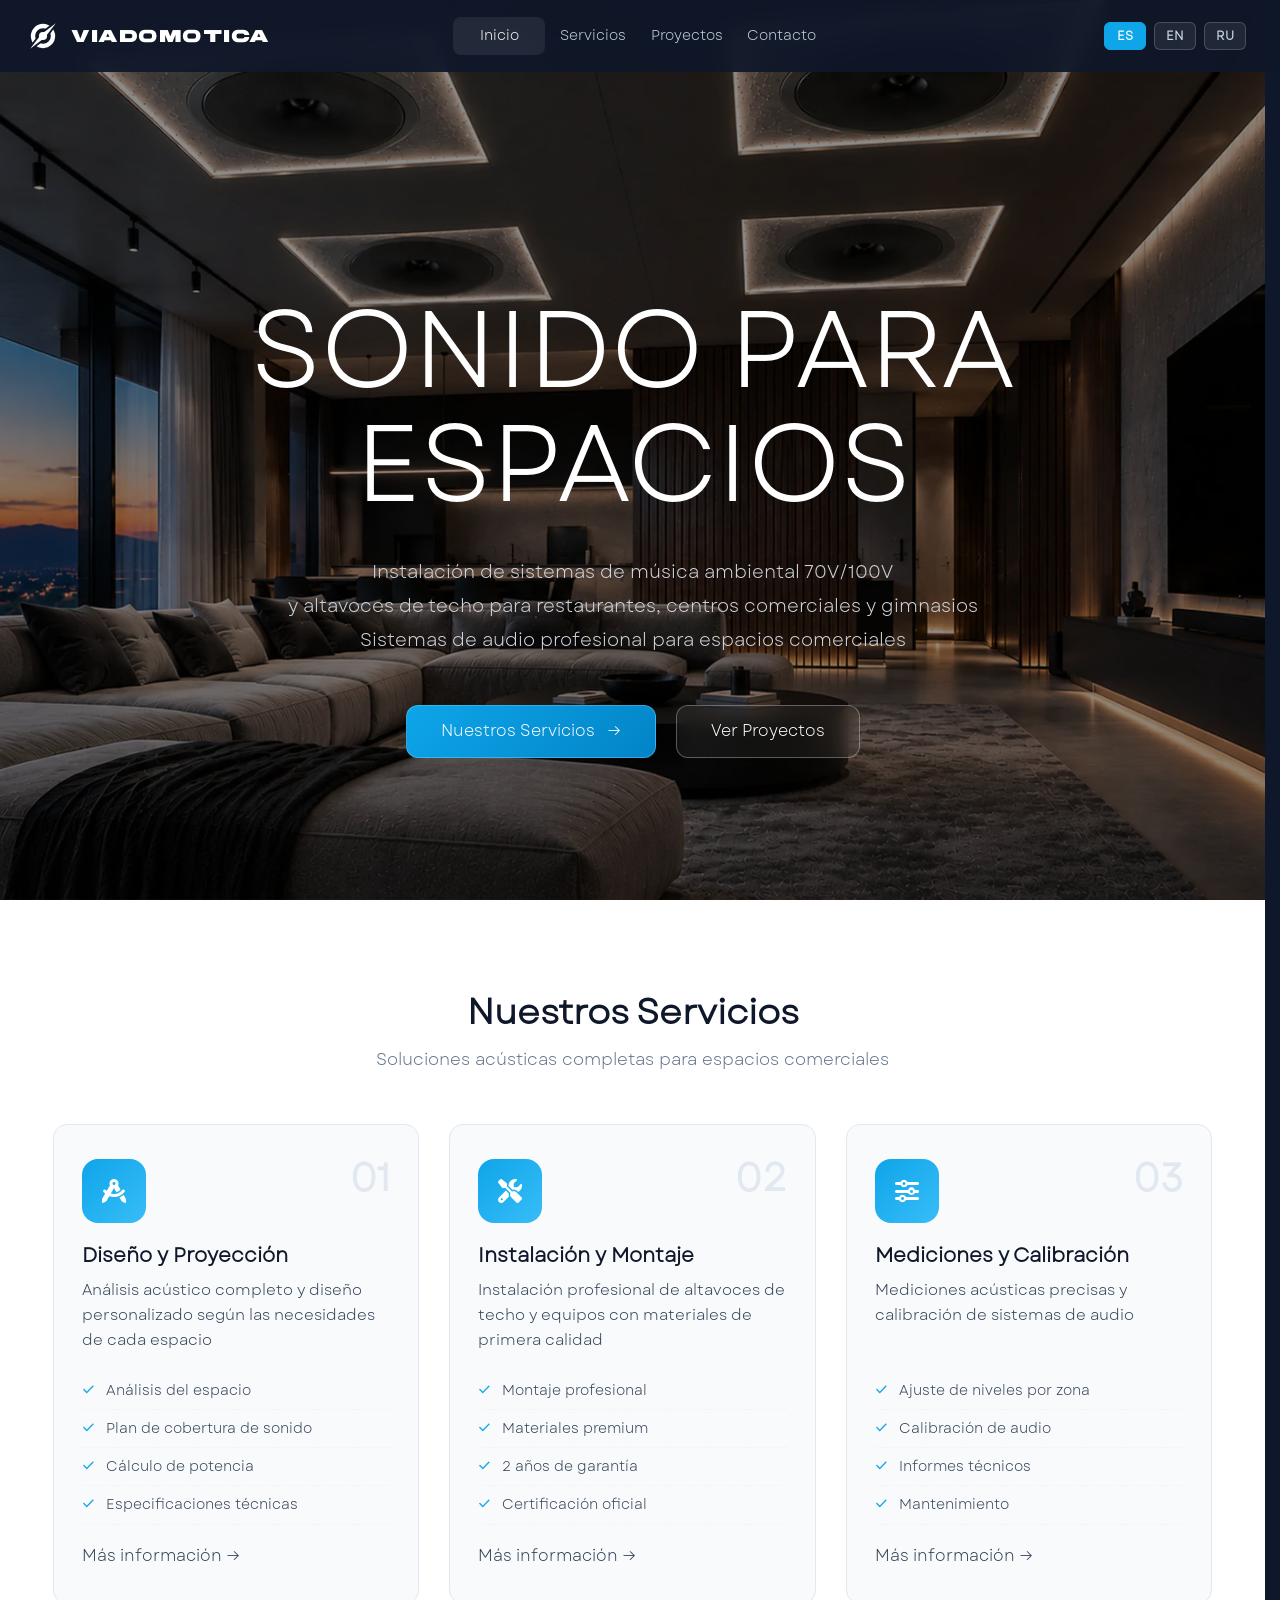
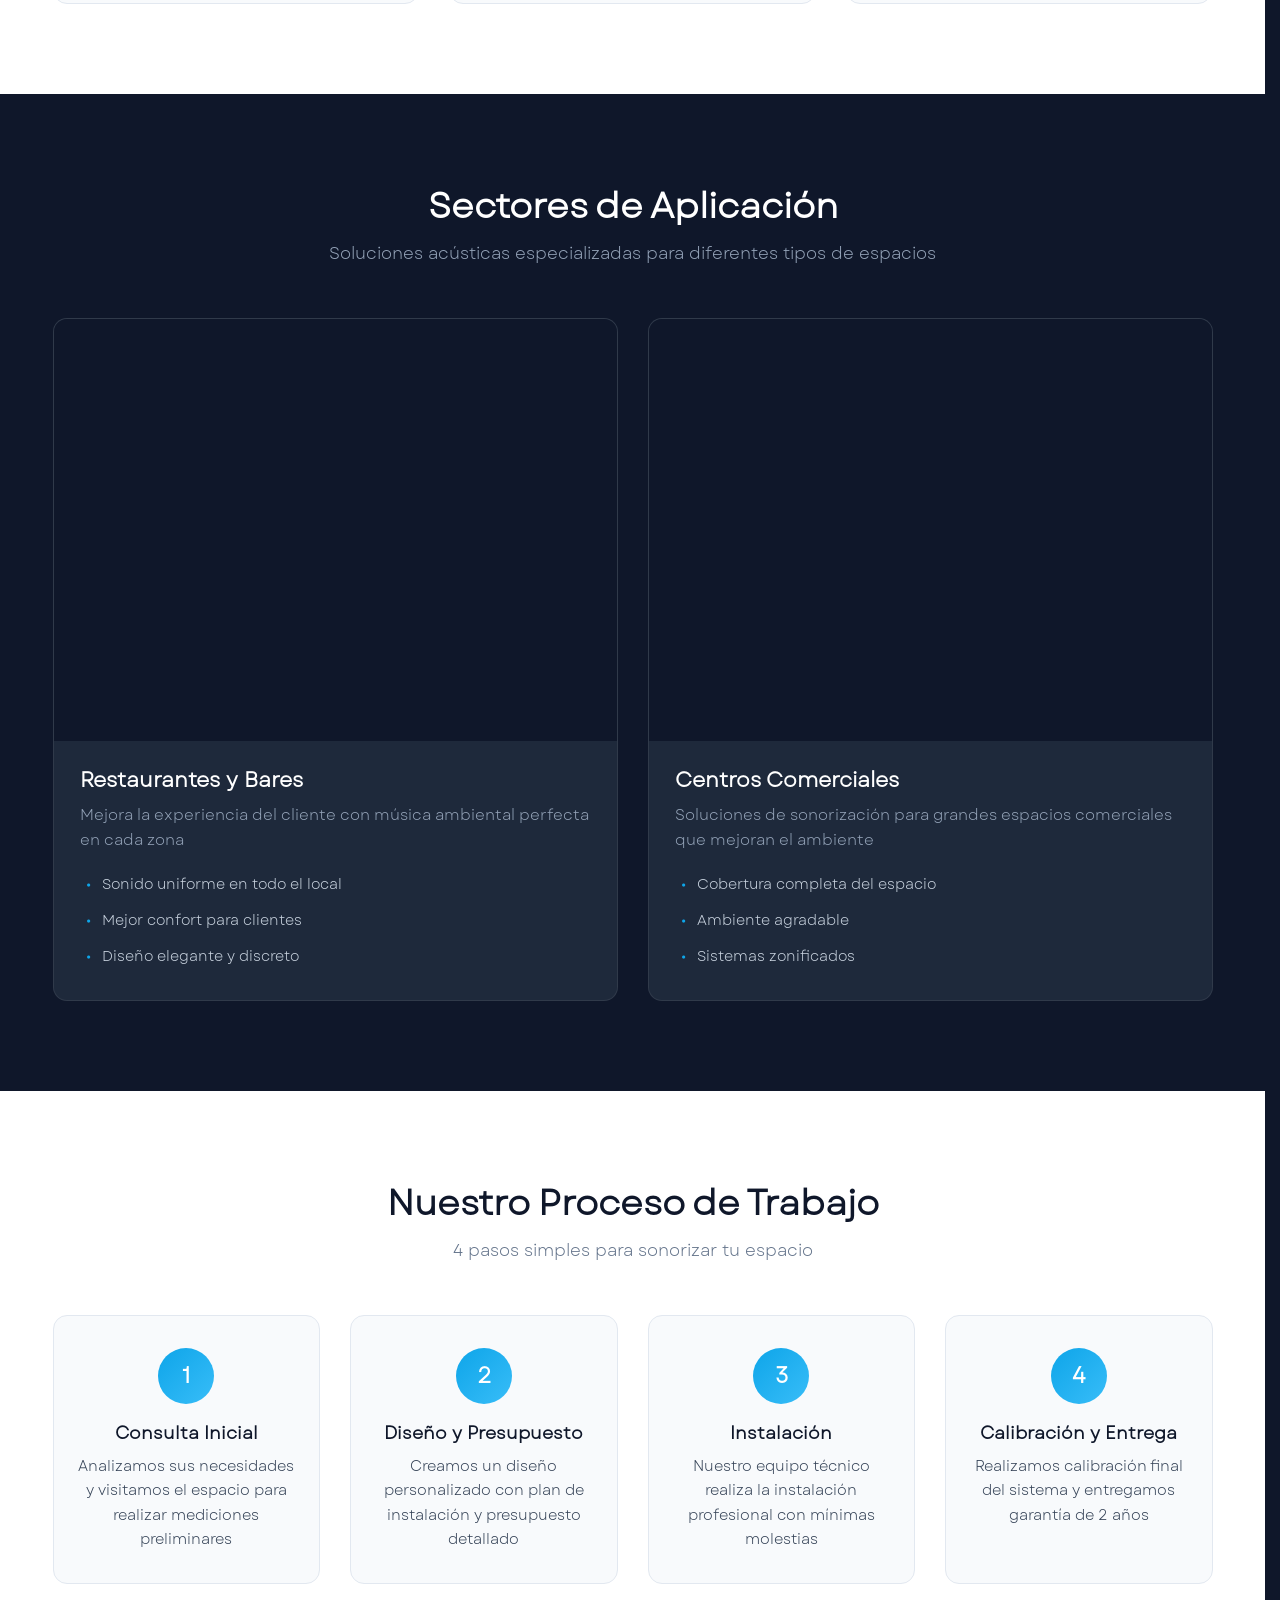
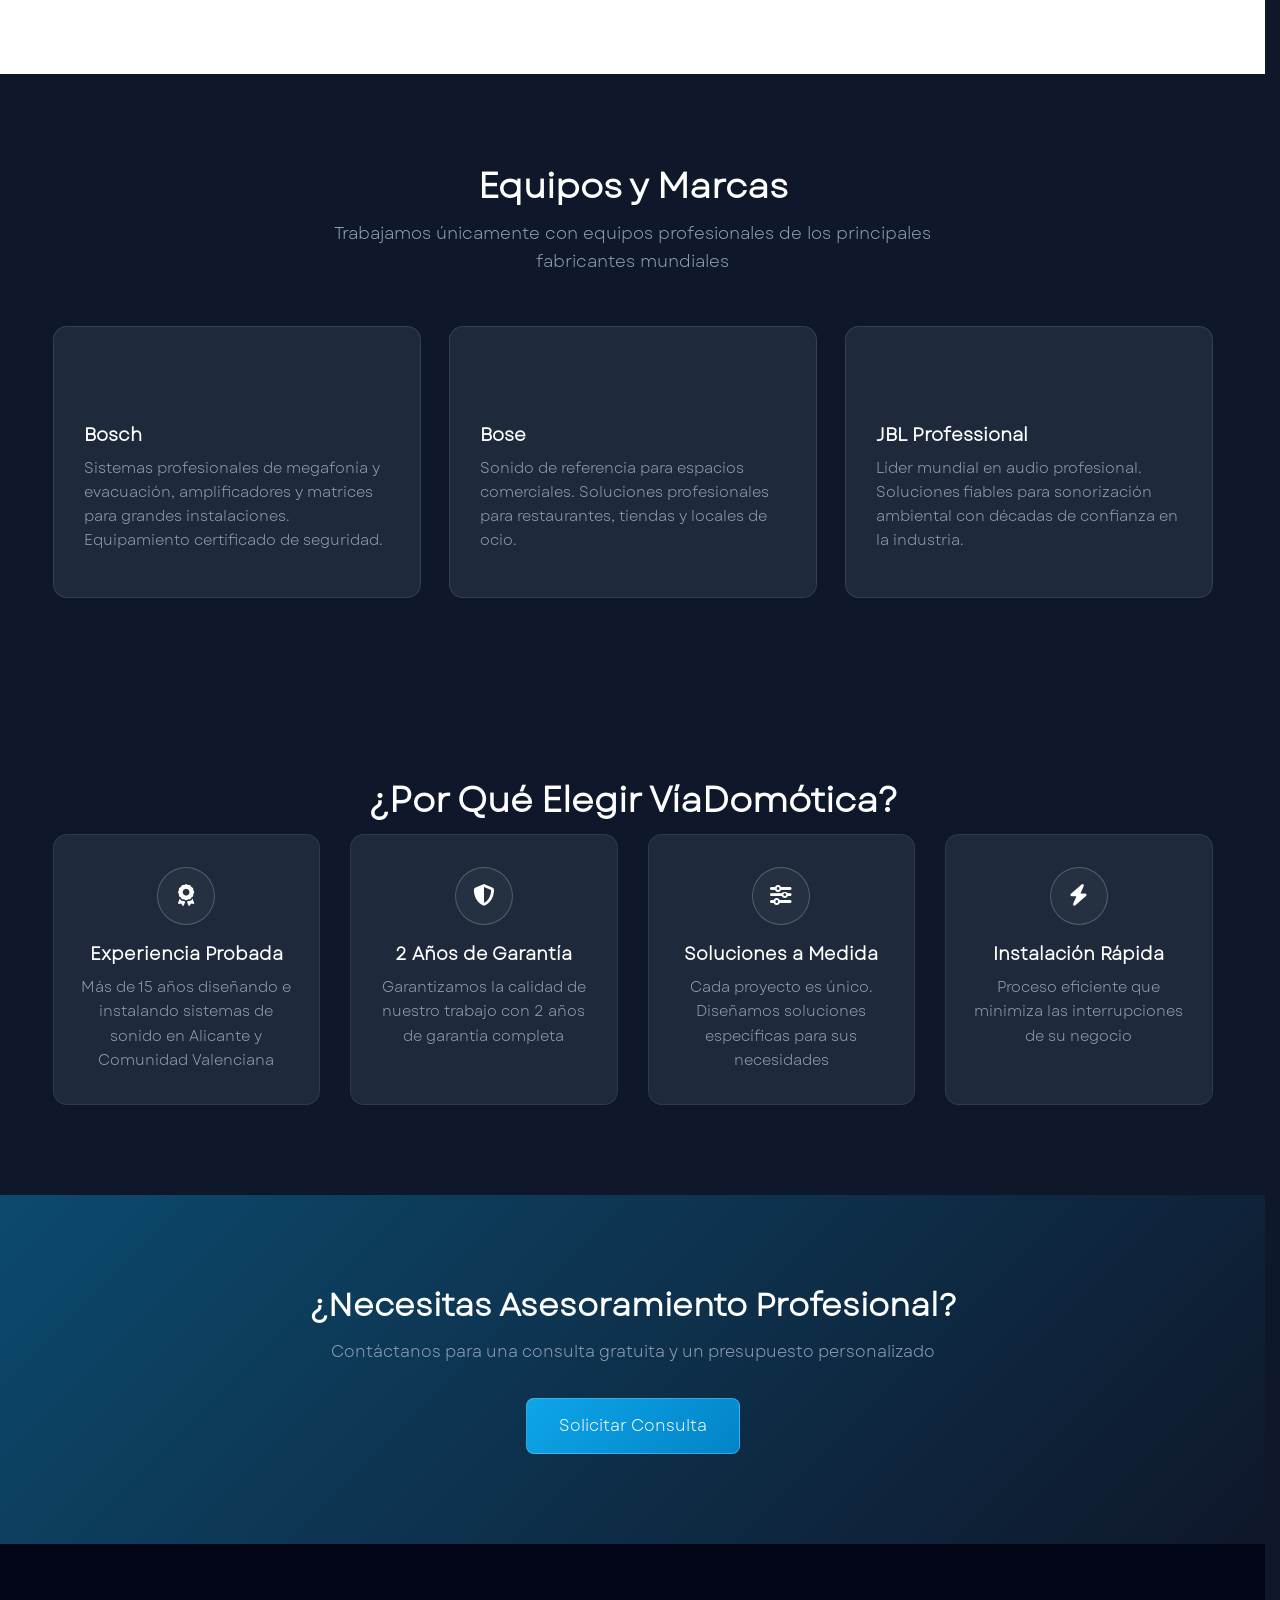
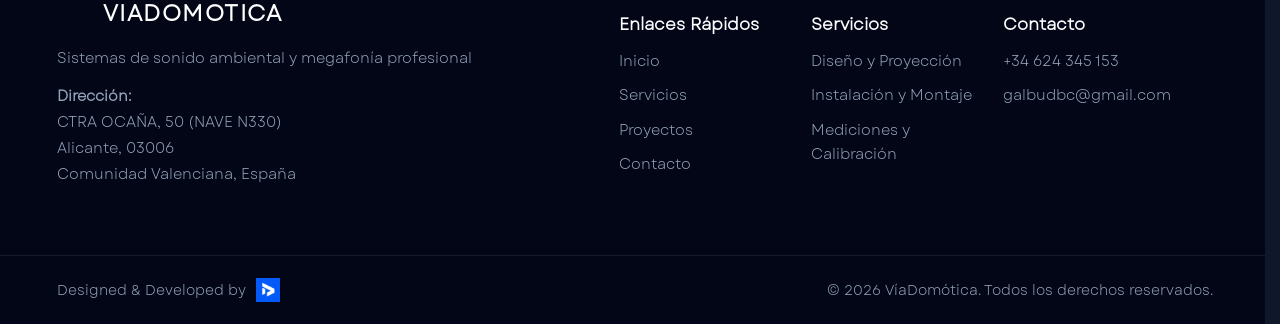
==== 2 viadomotica-seo-optimized/index.html @ a7503029 "Add files via upload" ====
<!DOCTYPE html>
<html lang="es" translate="no">
<head>
    <script async src="https://www.googletagmanager.com/gtag/js?id=AW-958824114"></script>
    <script>window.dataLayer=window.dataLayer||[];function gtag(){dataLayer.push(arguments);}gtag('js',new Date());gtag('config','AW-958824114');</script>
    <script>(function(w,d,s,l,i){w[l]=w[l]||[];w[l].push({'gtm.start':new Date().getTime(),event:'gtm.js'});var f=d.getElementsByTagName(s)[0],j=d.createElement(s),dl=l!='dataLayer'?'&l='+l:'';j.async=true;j.src='https://www.googletagmanager.com/gtm.js?id='+i+dl;f.parentNode.insertBefore(j,f);})(window,document,'script','dataLayer','GTM-WP583ZBG');</script>
    <meta charset="UTF-8">
    <meta name="viewport" content="width=device-width, initial-scale=1.0">
    <meta name="google" content="notranslate">
    <link rel="icon" href="favicon-black.svg" type="image/svg+xml">
    <link rel="shortcut icon" href="favicon-black.svg" type="image/svg+xml">
    <title>Instalación Sonido Ambiental Alicante | Sistemas Audio 70V/100V | VíaDomótica</title>
    <style>
        html {
            width: 100%;
            overflow-y: scroll;
            scrollbar-gutter: stable;
            background: #0f172a;
        }

        body {
            width: 100%;
            margin: 0;
            background: #0f172a;
        }
    </style>

    <meta name="description" content="Instalación de sistemas de sonido ambiental y megafonía en Alicante. Equipos 70V/100V para restaurantes, centros comerciales y gimnasios. Altavoces techo empotrables. ☎ +34 624 345 153">
    <meta name="author" content="VíaDomótica">
    <meta name="robots" content="index, follow">
    <link rel="dns-prefetch" href="//www.googletagmanager.com">
    <link rel="canonical" href="https://viadomotica.com/">
    <link rel="preload" as="image" href="images/hero-install.webp">
    <link rel="preconnect" href="https://cdnjs.cloudflare.com" crossorigin>
    <link rel="stylesheet" href="https://cdnjs.cloudflare.com/ajax/libs/font-awesome/6.4.0/css/all.min.css">
    <link rel="preload" href="fonts/Garet-Book.otf" as="font" type="font/otf" crossorigin>
    <link rel="preload" href="fonts/brigendsexpanded-nrek1.otf" as="font" type="font/otf" crossorigin>
    <link rel="stylesheet" href="css/fonts.css">
    <link rel="stylesheet" href="css/style.css">
    
</head>
<body>
    <nav class="navbar" id="navbar">
        <div class="container nav-container">
            <a href="index.html" class="logo">
                <img src="logo.svg" alt="VíaDomótica" class="logo-img" decoding="async" fetchpriority="high" width="512" height="512">
                <span class="logo-text">VIADOMOTICA</span>
            </a>
            <button class="menu-toggle" id="menuToggle" aria-label="Toggle menu"><span></span><span></span><span></span></button>
            <ul class="nav-menu" id="navMenu">
                <li><a href="index.html" data-translate="nav.home">Inicio</a></li>
                <li><a href="servicios.html" data-translate="nav.services">Servicios</a></li>
                <li><a href="proyectos.html" data-translate="nav.projects">Proyectos</a></li>
<li><a href="contacto.html" data-translate="nav.contact">Contacto</a></li>
                <li class="mobile-lang-flags">
                    <button class="flag-btn" data-lang="es">ES</button>
                    <button class="flag-btn" data-lang="en">EN</button>
                    <button class="flag-btn" data-lang="ru">RU</button>
                </li>
            </ul>
            <div class="nav-icons">
                <div class="lang-flags">
                    <button class="flag-btn" data-lang="es">ES</button>
                    <button class="flag-btn" data-lang="en">EN</button>
                    <button class="flag-btn" data-lang="ru">RU</button>
                </div>
                <a href="https://www.instagram.com/viadomotica?igsh=NXd4enZpajdmamJh" target="_blank" rel="noopener noreferrer" aria-label="Instagram"><i class="fab fa-instagram"></i></a>
                <a href="https://www.facebook.com/viadomotica" target="_blank" rel="noopener noreferrer" aria-label="Facebook"><i class="fab fa-facebook"></i></a>
                <a href="https://www.youtube.com/@viadomotica" target="_blank" rel="noopener noreferrer" aria-label="YouTube"><i class="fab fa-youtube"></i></a>
            </div>
        </div>
    </nav>

    <main id="pageContent">
<section class="hero" id="inicio">
        <div class="hero-overlay"></div>
        <div class="container hero-content">
            <h1 class="hero-heading" data-translate="hero.heading">SONIDO PARA ESPACIOS</h1>
            <p class="hero-sub">
                <span data-translate="hero.titleMain">Instalación de sistemas de música ambiental 70V/100V</span><br>
                <span data-translate="hero.titleSub">y altavoces de techo para restaurantes, centros comerciales y gimnasios</span><br>
                <span data-translate="hero.subtitle">Sistemas de audio profesional para espacios comerciales</span>
            </p>
            <div class="hero-buttons">
                <a href="servicios.html" class="hero-btn hero-btn-primary"><span data-translate="services.title">Nuestros Servicios</span> <span class="hero-btn-arrow">→</span></a>
                <a href="proyectos.html" class="hero-btn hero-btn-ghost" data-translate="hero.cta2">Ver Proyectos</a>
            </div>
        </div>
    </section>

    <section class="services section" id="servicios">
        <div class="container">
            <h2 class="section-title" data-translate="services.title">Nuestros Servicios</h2>
            <p class="section-subtitle" data-translate="services.subtitle">Soluciones acústicas completas para espacios comerciales</p>
            <div class="services-grid">
                <div class="service-card fade-in">
                    <div class="service-icon-wrap"><div class="service-icon-circle"><i class="fas fa-drafting-compass"></i></div><div class="service-icon-number">01</div></div>
                    <h3 data-translate="services.service1.title">Diseño y Proyección</h3>
                    <p data-translate="services.service1.desc">Análisis acústico completo y diseño personalizado según las necesidades de cada espacio</p>
                    <ul class="service-list">
                        <li data-translate="services.service1.item1">Análisis del espacio</li>
                        <li data-translate="services.service1.item2">Plan de cobertura de sonido</li>
                        <li data-translate="services.service1.item3">Cálculo de potencia</li>
                        <li data-translate="services.service1.item4">Especificaciones técnicas</li>
                    </ul>
                    <a href="servicios.html" class="service-link" data-translate="services.learnMore">Más información →</a>
                    <div class="service-card-glow"></div>
                </div>
                <div class="service-card fade-in">
                    <div class="service-icon-wrap"><div class="service-icon-circle"><i class="fas fa-tools"></i></div><div class="service-icon-number">02</div></div>
                    <h3 data-translate="services.service2.title">Instalación y Montaje</h3>
                    <p data-translate="services.service2.desc">Instalación profesional de altavoces de techo y equipos con materiales de primera calidad</p>
                    <ul class="service-list">
                        <li data-translate="services.service2.item1">Montaje profesional</li>
                        <li data-translate="services.service2.item2">Materiales premium</li>
                        <li data-translate="services.service2.item3">2 años de garantía</li>
                        <li data-translate="services.service2.item4">Certificación oficial</li>
                    </ul>
                    <a href="servicios.html" class="service-link" data-translate="services.learnMore">Más información →</a>
                    <div class="service-card-glow"></div>
                </div>
                <div class="service-card fade-in">
                    <div class="service-icon-wrap"><div class="service-icon-circle"><i class="fas fa-sliders-h"></i></div><div class="service-icon-number">03</div></div>
                    <h3 data-translate="services.service3.title">Mediciones y Calibración</h3>
                    <p data-translate="services.service3.desc">Mediciones acústicas precisas y calibración de sistemas de audio</p>
                    <ul class="service-list">
                        <li data-translate="services.service3.item1">Ajuste de niveles por zona</li>
                        <li data-translate="services.service3.item2">Calibración de audio</li>
                        <li data-translate="services.service3.item3">Informes técnicos</li>
                        <li data-translate="services.service3.item4">Mantenimiento</li>
                    </ul>
                    <a href="servicios.html" class="service-link" data-translate="services.learnMore">Más información →</a>
                    <div class="service-card-glow"></div>
                </div>
            </div>
        </div>
    </section>

    <section class="sectors section section-dark">
        <div class="container">
            <h2 class="section-title" data-translate="sectors.title">Sectores de Aplicación</h2>
            <p class="section-subtitle" data-translate="sectors.subtitle">Soluciones acústicas especializadas para diferentes tipos de espacios</p>
            <div class="sectors-grid">
                <div class="sector-card fade-in">
                    <div class="sector-ph sector-ph-image">
                        <img src="images/Sector-poster.webp" alt="Restaurant background music system" class="sector-image" loading="lazy" decoding="async" fetchpriority="low" width="1448" height="1086">
                    </div>
                    <div class="sector-content">
                        <h3 data-translate="sectors.sector1.title">Restaurantes y Bares</h3>
                        <p data-translate="sectors.sector1.desc">Mejora la experiencia del cliente con música ambiental perfecta en cada zona</p>
                        <ul class="sector-benefits">
                            <li data-translate="sectors.sector1.item1">Sonido uniforme en todo el local</li>
                            <li data-translate="sectors.sector1.item2">Mejor confort para clientes</li>
                            <li data-translate="sectors.sector1.item3">Diseño elegante y discreto</li>
                        </ul>
                    </div>
                </div>
                <div class="sector-card fade-in">
                    <div class="sector-ph sector-ph-image">
                        <img src="images/Sector-poster2.webp" alt="Shopping centre background music system" class="sector-image" loading="lazy" decoding="async" fetchpriority="low" width="1448" height="1086">
                    </div>
                    <div class="sector-content">
                        <h3 data-translate="sectors.sector2.title">Centros Comerciales</h3>
                        <p data-translate="sectors.sector2.desc">Soluciones de sonorización para grandes espacios comerciales que mejoran el ambiente</p>
                        <ul class="sector-benefits">
                            <li data-translate="sectors.sector2.item1">Cobertura completa del espacio</li>
                            <li data-translate="sectors.sector2.item2">Ambiente agradable</li>
                            <li data-translate="sectors.sector2.item3">Sistemas zonificados</li>
                        </ul>
                    </div>
                </div>
            </div>
        </div>
    </section>

    <section class="process section">
        <div class="container">
            <h2 class="section-title" data-translate="process.title">Nuestro Proceso de Trabajo</h2>
            <p class="section-subtitle" data-translate="process.subtitle">4 pasos simples para sonorizar tu espacio</p>
            <div class="process-steps">
                <div class="process-step fade-in"><div class="step-number">1</div><h3 data-translate="process.step1.title">Consulta Inicial</h3><p data-translate="process.step1.desc">Analizamos sus necesidades y visitamos el espacio para realizar mediciones preliminares</p></div>
                <div class="process-step fade-in"><div class="step-number">2</div><h3 data-translate="process.step2.title">Diseño y Presupuesto</h3><p data-translate="process.step2.desc">Creamos un diseño personalizado con plan de instalación y presupuesto detallado</p></div>
                <div class="process-step fade-in"><div class="step-number">3</div><h3 data-translate="process.step3.title">Instalación</h3><p data-translate="process.step3.desc">Nuestro equipo técnico realiza la instalación profesional con mínimas molestias</p></div>
                <div class="process-step fade-in"><div class="step-number">4</div><h3 data-translate="process.step4.title">Calibración y Entrega</h3><p data-translate="process.step4.desc">Realizamos calibración final del sistema y entregamos garantía de 2 años</p></div>
            </div>
        </div>
    </section>

    <section class="equipment-brands section section-dark" id="equipment">
        <div class="container">
            <h2 class="section-title" data-translate="brands.title">Equipos y Marcas</h2>
            <p class="section-subtitle" data-translate="brands.subtitle">Trabajamos únicamente con equipos profesionales de los principales fabricantes mundiales</p>
<div class="other-brands-grid fade-in">
                <div class="other-brand-card">
                    <div class="other-brand-logo-wrap"><img src="images/bosch-logo.png" alt="Bosch" class="other-brand-logo other-brand-logo-rounded" loading="lazy" decoding="async" fetchpriority="low" width="746" height="199"></div>
                    <h4>Bosch</h4>
                    <p data-translate="brands.boschDesc">Sistemas profesionales de megafonía y evacuación, amplificadores y matrices para grandes instalaciones. Equipamiento certificado de seguridad.</p>
                </div>
                <div class="other-brand-card">
                    <div class="other-brand-logo-wrap"><img src="images/bose-logo.png" alt="Bose" class="other-brand-logo other-brand-logo-bose" loading="lazy" decoding="async" fetchpriority="low" width="3840" height="826"></div>
                    <h4>Bose</h4>
                    <p data-translate="brands.boseDesc">Sonido de referencia para espacios comerciales. Soluciones profesionales para restaurantes, tiendas y locales de ocio.</p>
                </div>
                <div class="other-brand-card">
                    <div class="other-brand-logo-wrap"><img src="images/jbl-logo.png" alt="JBL Professional" class="other-brand-logo other-brand-logo-rounded" loading="lazy" decoding="async" fetchpriority="low" width="735" height="468"></div>
                    <h4>JBL Professional</h4>
                    <p data-translate="brands.jblDesc">Líder mundial en audio profesional. Soluciones fiables para sonorización ambiental con décadas de confianza en la industria.</p>
                </div>
            </div>
        </div>
    </section>

    <section class="why-us section section-dark">
        <div class="container">
            <h2 class="section-title" data-translate="whyUs.title">¿Por Qué Elegir VíaDomótica?</h2>
            <div class="why-us-grid">
                <div class="why-card fade-in"><div class="why-icon"><i class="fas fa-award" aria-hidden="true"></i></div><h3 data-translate="whyUs.reason1.title">Experiencia Probada</h3><p data-translate="whyUs.reason1.desc">Más de 15 años diseñando e instalando sistemas de sonido en Alicante y Comunidad Valenciana</p></div>
                <div class="why-card fade-in"><div class="why-icon"><i class="fas fa-shield-halved" aria-hidden="true"></i></div><h3 data-translate="whyUs.reason2.title">2 Años de Garantía</h3><p data-translate="whyUs.reason2.desc">Garantizamos la calidad de nuestro trabajo con 2 años de garantía completa</p></div>
                <div class="why-card fade-in"><div class="why-icon"><i class="fas fa-sliders" aria-hidden="true"></i></div><h3 data-translate="whyUs.reason3.title">Soluciones a Medida</h3><p data-translate="whyUs.reason3.desc">Cada proyecto es único. Diseñamos soluciones específicas para sus necesidades</p></div>
                <div class="why-card fade-in"><div class="why-icon"><i class="fas fa-bolt" aria-hidden="true"></i></div><h3 data-translate="whyUs.reason4.title">Instalación Rápida</h3><p data-translate="whyUs.reason4.desc">Proceso eficiente que minimiza las interrupciones de su negocio</p></div>
            </div>
        </div>
    </section>

    <section class="cta section section-dark">
        <div class="container">
            <h2 data-translate="cta.title">¿Necesitas Asesoramiento Profesional?</h2>
            <p data-translate="cta.subtitle">Contáctanos para una consulta gratuita y un presupuesto personalizado</p>
            <div class="cta-buttons">
                <a href="contacto.html" class="btn btn-primary" data-translate="cta.button1">Solicitar Consulta</a>
            </div>
        </div>
    </section>
    </main>

    <footer class="footer">
        <div class="container footer-content">
            <div class="footer-section">
                <h3 class="footer-logo"><img src="logo.svg" alt="VíaDomótica" class="footer-logo-img" loading="lazy" decoding="async" fetchpriority="low" width="512" height="512"><span>VIADOMOTICA</span></h3>
                <p data-translate="footer.tagline">Sistemas de sonido ambiental y megafonía profesional</p>
                <p class="footer-address"><strong data-translate="footer.address">Dirección:</strong><br>CTRA OCAÑA, 50 (NAVE N330)<br>Alicante, 03006<br>Comunidad Valenciana, España</p>
            </div>
            <div class="footer-section">
                <h4 data-translate="footer.quickLinks">Enlaces Rápidos</h4>
                <ul class="footer-links">
                    <li><a href="index.html" data-translate="nav.home">Inicio</a></li>
                    <li><a href="servicios.html" data-translate="nav.services">Servicios</a></li>
                    <li><a href="proyectos.html" data-translate="nav.projects">Proyectos</a></li>
<li><a href="contacto.html" data-translate="nav.contact">Contacto</a></li>
                </ul>
            </div>
            <div class="footer-section">
                <h4 data-translate="footer.services">Servicios</h4>
                <ul class="footer-links">
                    <li data-translate="services.service1.title">Diseño y Proyección</li>
                    <li data-translate="services.service2.title">Instalación y Montaje</li>
                    <li data-translate="services.service3.title">Mediciones y Calibración</li>
                </ul>
            </div>
            <div class="footer-section">
                <h4 data-translate="footer.contact">Contacto</h4>
                <ul class="footer-contact">
                    <li><a href="tel:+34624345153">+34 624 345 153</a></li>
                    <li><a href="mailto:galbudbc@gmail.com">galbudbc@gmail.com</a></li>
                    
                </ul>
            </div>
        </div>
        <div class="footer-bottom">
            <div class="container footer-bottom-inner">
                <p class="footer-credit">
                    <span>Designed &amp; Developed by</span>
                    <a class="dystra-credit-link" href="https://dystradesign.com" target="_blank" rel="noopener noreferrer" aria-label="DYSTRA Design">
                        <img src="images/dystra-logo.png" alt="DYSTRA Design" class="dystra-credit-logo">
                    </a>
                </p>
                <p class="footer-copyright">&copy; 2026 VíaDomótica. <span data-translate="footer.copyright">Todos los derechos reservados.</span></p>
            </div>
        </div>
    </footer>

    <button id="backToTop" class="back-to-top" aria-label="Back to top">↑</button>
    <script src="js/translations.js" defer></script>
    <script src="js/pages.js" defer></script>
    <script src="js/main.js" defer></script>
</body>
</html>
---- 2 viadomotica-seo-optimized/css/fonts.css ----
/* ============================================================
   VíaDomótica — fonts.css
   Локальные шрифты из папки fonts/
   Brigens Expanded — ТОЛЬКО логотип
   Garet Book — весь текст
   Garet Heavy — крупные заголовки
   ============================================================ */

/* ===== Brigens Expanded — логотип ===== */
@font-face {
    font-family: 'Brigens Expanded';
    src: url('../fonts/brigendsexpanded-nrek1.otf') format('opentype');
    font-display: block;
}

/* ===== Garet Book — текст ===== */
@font-face {
    font-family: 'Garet';
    src: url('../fonts/Garet-Book.otf') format('opentype');
    font-weight: 400;
    font-style: normal;
    font-display: block;
}

/* ===== Garet Heavy — крупные заголовки ===== */
@font-face {
    font-family: 'Garet Heavy';
    src: url('../fonts/Garet-Heavy.otf') format('opentype');
    font-weight: 800;
    font-style: normal;
    font-display: block;
}

/* ---------- ЛОГОТИП (шапка) — Brigens ---------- */
.logo { display: flex; align-items: center; gap: 10px; }
.logo-img { height: 38px; width: auto; display: block; }
.logo-text {
    font-family: 'Brigens Expanded', Arial, sans-serif;
    font-size: 1.1rem; letter-spacing: 1.5px;
    text-transform: uppercase; white-space: nowrap;
}

/* ---------- ЛОГОТИП (футер) — Brigens ---------- */
.footer-logo {
    display: flex; align-items: center; gap: 10px;
    font-family: 'Brigens Expanded', Arial, sans-serif;
    letter-spacing: 1.5px; text-transform: uppercase;
}
.footer-logo-img { height: 36px; width: auto; }

/* ---------- Весь текст — Garet ---------- */
body, p, li, a, span, small, label, input, textarea, select, button, td, th,
.hero-sub, .hero-subtitle, .section-subtitle, .top-contact, .nav-menu a,
.service-card p, .service-list li, .sector-card p, .sector-benefits li,
.process-step p, .why-card p, .das-features li, .das-ideal,
.other-brand-list li, .brand-tag, .footer-links a, .footer-contact li, .footer-address {
    font-family: 'Garet', Arial, sans-serif;
}
---- 2 viadomotica-seo-optimized/css/style.css ----
/* ============================================================
   VíaDomótica — style.css (общий для всех страниц)
   ============================================================ */
:root {
    --primary: #0ea5e9;
    --primary-dark: #0284c7;
    --dark: #0f172a;
    --dark-2: #1e293b;
    --text: #334155;
    --text-light: #64748b;
    --white: #ffffff;
    --radius: 14px;
    --shadow: 0 6px 20px rgba(0,0,0,.08);
    --shadow-lg: 0 14px 34px rgba(0,0,0,.15);
}

* { margin: 0; padding: 0; box-sizing: border-box; }

/* Фикс рывка при загрузке */
html {
    scroll-behavior: smooth;
    scrollbar-gutter: stable;
    overflow-x: hidden;
}
body { font-family: 'Garet', Arial, sans-serif; color: var(--text); background: var(--white); line-height: 1.65; overflow-x: hidden; }

img { max-width: 100%; }
a { text-decoration: none; color: inherit; }
ul { list-style: none; }
h1, h2, h3, h4 { line-height: 1.25; }

.container { max-width: 1200px; margin: 0 auto; padding: 0 20px; }

.section { padding: 90px 0; }
.section-dark { background: var(--dark); color: #e2e8f0; }
.section-dark .section-title { color: #fff; }
.section-dark .section-subtitle { color: #94a3b8; }

.section-title { font-size: 2.2rem; text-align: center; color: var(--dark); margin-bottom: 12px; }
.section-subtitle { text-align: center; color: var(--text-light); max-width: 660px; margin: 0 auto 50px; font-size: 1.05rem; }

/* Кнопки — hover без движения */
.btn { display: inline-block; padding: 14px 32px; border-radius: 8px; font-size: 1rem; cursor: pointer; transition: background .25s, box-shadow .25s, border-color .25s; border: none; font-family: 'Garet', Arial, sans-serif; }
.btn-primary { background: var(--primary); color: #fff; }
.btn-primary:hover { background: var(--primary-dark); box-shadow: 0 8px 20px rgba(14,165,233,.35); }
.btn-secondary { background: transparent; color: #fff; border: 2px solid rgba(255,255,255,.55); }
.btn-secondary:hover { border-color: #fff; background: rgba(255,255,255,.1); }

.fade-in { opacity: 0; transform: translateY(30px); transition: opacity .7s ease, transform .7s ease; }
.fade-in.visible { opacity: 1; transform: translateY(0); }

/* Навигация */
.navbar { position: fixed; top: 0; left: 0; right: 0; z-index: 1000; background: rgba(15,23,42,.92); backdrop-filter: blur(10px); transition: background .3s, box-shadow .3s; }
.navbar.scrolled { background: var(--dark); box-shadow: 0 4px 20px rgba(0,0,0,.35); }
.nav-container { display: flex; align-items: center; justify-content: space-between; height: 72px; }
.logo { display: flex; align-items: center; gap: 10px; }
.logo-img { height: 38px; width: auto; display: block; }
.logo-text { font-family: 'Brigens Expanded', Arial, sans-serif; color: #fff; font-size: 1.1rem; letter-spacing: 1.5px; text-transform: uppercase; white-space: nowrap; }
.nav-menu { display: flex; align-items: center; gap: 2px; }
.nav-menu a { color: #cbd5e1; padding: 10px 10px; border-radius: 8px; font-size: .88rem; transition: .2s; white-space: nowrap; }
.nav-menu a:hover, .nav-menu a.active { color: #fff; background: rgba(255,255,255,.08); }
.mobile-lang-flags { display: none; }
.nav-icons { display: flex; gap: 12px; align-items: center; flex-shrink: 0; }
.nav-icons a { color: #94a3b8; font-size: 1.15rem; transition: .2s; }
.nav-icons a:hover { color: var(--primary); }
.lang-flags { display: flex; gap: 8px; align-items: center; margin-right: 10px; }
.flag-btn { background: rgba(255,255,255,.08); border: 1px solid rgba(255,255,255,.18); color: #cbd5e1; font-size: .78rem; font-weight: 600; padding: 4px 10px; border-radius: 6px; cursor: pointer; transition: .2s; font-family: 'Garet', Arial, sans-serif; }
.flag-btn:hover { color: #fff; border-color: var(--primary); }
.flag-btn.active { background: var(--primary); border-color: var(--primary); color: #fff; }
.menu-toggle { display: none; flex-direction: column; gap: 5px; background: none; border: none; cursor: pointer; padding: 8px; }
.menu-toggle span { width: 26px; height: 3px; background: #fff; border-radius: 2px; transition: .3s; }
.menu-toggle.open span:nth-child(1) { transform: translateY(8px) rotate(45deg); }
.menu-toggle.open span:nth-child(2) { opacity: 0; }
.menu-toggle.open span:nth-child(3) { transform: translateY(-8px) rotate(-45deg); }

/* Hero */
.hero { position: relative; min-height: 100vh; display: flex; align-items: center; padding: 140px 0 100px; background: #1f2937 url('../images/hero-install.webp') center / cover no-repeat; }
.hero-overlay { position: absolute; inset: 0; background: rgba(0,0,0,.45); }
.hero-content { position: relative; z-index: 2; text-align: center; }
.hero-heading { font-family: 'Garet', Arial, sans-serif; color: #fff; font-size: 6.8rem; font-weight: 400; letter-spacing: normal; text-transform: uppercase; line-height: 1.05; margin-bottom: 34px; }
.hero-sub { color: #d1d5db; font-size: 1.15rem; line-height: 1.85; margin-bottom: 48px; }
.hero-buttons { display: flex; gap: 20px; flex-wrap: wrap; justify-content: center; }

/* Подстраницы: hero */
.page-hero { background: #1f2937 url('../images/hero-install.webp') center / cover no-repeat; position: relative; padding: 190px 0 80px; }
.page-hero-overlay { position: absolute; inset: 0; background: rgba(0,0,0,.5); z-index: 1; }
.page-hero-content { position: relative; z-index: 2; text-align: center; }
.page-hero h1 { font-family: 'Garet', Arial, sans-serif; color: #fff; font-size: 3rem; font-weight: 400; text-transform: uppercase; margin-bottom: 14px; }
.page-hero p { color: #d1d5db; font-size: 1.15rem; }
.page-hero-image { position: absolute; inset: 0; width: 100%; height: 100%; object-fit: cover; object-position: center center; z-index: 0; }
.services-hero {
    background: #0f172a;
    min-height: 620px;
    display: flex;
    align-items: center;
    overflow: hidden;
}
.services-hero h1 { font-size: 6.8rem; line-height: 1.05; }

/* Услуги */
.services-grid { display: grid; grid-template-columns: repeat(auto-fit, minmax(300px, 1fr)); gap: 30px; }
.service-card { position: relative; background: #f8fafc; border: 1px solid #e2e8f0; border-radius: var(--radius); padding: 34px 28px; overflow: hidden; transition: .3s; }
.service-card:hover { transform: translateY(-8px); box-shadow: var(--shadow-lg); border-color: var(--primary); }
.service-icon-wrap { display: flex; justify-content: space-between; align-items: flex-start; margin-bottom: 20px; }
.service-icon-circle { width: 64px; height: 64px; border-radius: 16px; background: linear-gradient(135deg, var(--primary), #38bdf8); display: flex; align-items: center; justify-content: center; color: #fff; font-size: 1.5rem; }
.service-icon-number { font-size: 2.4rem; font-weight: 700; color: #e2e8f0; line-height: 1; }
.service-card h3 { color: var(--dark); margin-bottom: 10px; font-size: 1.25rem; }
.service-card p { margin-bottom: 16px; font-size: .95rem; }
.service-list { margin-bottom: 18px; }
.service-list li { padding: 7px 0 7px 24px; position: relative; font-size: .9rem; border-bottom: 1px dashed #f1f5f9; }
.service-list li::before { content: '✓'; position: absolute; left: 0; color: var(--primary); font-weight: 700; }
.service-card-glow { position: absolute; top: 0; left: 0; right: 0; height: 4px; background: linear-gradient(90deg, var(--primary), #38bdf8); opacity: 0; transition: .3s; }
.service-card:hover .service-card-glow { opacity: 1; }

/* Детальный блок услуги */
.services-content-section { padding-top: 52px; }
.service-detail { margin-top: 0; padding: 52px; border-radius: var(--radius); background: #f8fafc; border: 1px solid #e2e8f0; }
.service-detail-header { display: grid; grid-template-columns: 72px 1fr; gap: 28px; align-items: start; margin-bottom: 42px; }
.service-detail-kicker { font-size: 3.4rem; line-height: 1; font-weight: 700; color: #94a3b8; }
.service-detail h2 { color: var(--dark); font-size: 2.2rem; margin-bottom: 14px; }
.service-detail-header p { max-width: 900px; color: var(--text-light); font-size: 1.05rem; line-height: 1.8; }
.service-detail-process { padding-left: 100px; }
.service-detail-process h3 { color: var(--dark); font-size: 1.25rem; margin-bottom: 22px; }
.service-detail-list { display: grid; grid-template-columns: repeat(2, minmax(0, 1fr)); gap: 14px 28px; }
.service-detail-item { display: flex; gap: 14px; align-items: flex-start; padding: 16px 0; border-top: 1px solid #e2e8f0; }
.service-detail-number { flex: 0 0 auto; font-size: .82rem; font-weight: 800; color: #0284c7; padding-top: 4px; }
.service-detail-item p { margin: 0; font-size: .95rem; color: var(--text); line-height: 1.65; }
.service-detail-item strong { color: var(--dark); }
.services-poster-wrap { margin-top: 28px; width: 100%; overflow: hidden; border-radius: var(--radius); }
.services-poster { display: block; width: 100%; height: auto; }

.service-installation { margin-top: 28px; }
.service-warranty { margin-top: 28px; padding: 24px 26px; border-radius: 12px; background: var(--dark); color: #fff; }
.service-warranty h4 { margin: 0 0 6px; font-size: 1.15rem; color: #fff; }
.service-warranty p { margin: 0; color: #cbd5e1; font-size: .95rem; }

/* Секторы */
.sectors-grid { display: grid; grid-template-columns: repeat(auto-fit, minmax(340px, 1fr)); gap: 30px; }
.sector-card { background: var(--dark-2); border-radius: var(--radius); overflow: hidden; border: 1px solid rgba(255,255,255,.08); transition: .3s; }
.sector-card:hover { transform: none; box-shadow: var(--shadow-lg); }
.sector-content { padding: 26px; }
.sector-content h3 { color: #fff; margin-bottom: 10px; font-size: 1.3rem; }
.sector-content p { color: #94a3b8; margin-bottom: 14px; font-size: .95rem; }
.sector-benefits li { padding: 6px 0 6px 22px; position: relative; color: #cbd5e1; font-size: .9rem; }
.sector-benefits li::before { content: '•'; position: absolute; left: 6px; color: var(--primary); font-weight: 700; }
.sector-ph, .project-ph, .das-ph { display: flex; align-items: center; justify-content: center; font-size: 4rem; line-height: 1; background: linear-gradient(135deg, #1e293b 0%, #334155 100%); }
.sector-ph { height: 240px; }
.sector-ph-image { height: auto; aspect-ratio: 4 / 3; padding: 0; overflow: hidden; background: #0f172a; flex: none; }
.sector-image { width: 100%; height: 100%; object-fit: cover; object-position: center center; display: block; }
.project-ph { height: 210px; }
.das-ph { height: 320px; border-radius: 12px; }

/* Процесс */
.process-steps { display: grid; grid-template-columns: repeat(auto-fit, minmax(240px, 1fr)); gap: 30px; }
.process-step { text-align: center; padding: 32px 22px; background: #f8fafc; border: 1px solid #e2e8f0; border-radius: var(--radius); transition: .3s; }
.process-step:hover { transform: none; box-shadow: var(--shadow); }
.step-number { width: 56px; height: 56px; margin: 0 auto 18px; border-radius: 50%; background: linear-gradient(135deg, var(--primary), #38bdf8); color: #fff; display: flex; align-items: center; justify-content: center; font-size: 1.4rem; font-weight: 700; }
.process-step h3 { color: var(--dark); margin-bottom: 10px; font-size: 1.1rem; }
.process-step p { font-size: .92rem; }

/* Почему мы */
.why-us-grid { display: grid; grid-template-columns: repeat(auto-fit, minmax(240px, 1fr)); gap: 30px; }
.why-card { background: var(--dark-2); border: 1px solid rgba(255,255,255,.08); border-radius: var(--radius); padding: 32px 24px; text-align: center; transition: .3s; }
.why-card:hover { transform: none; border-color: var(--primary); }
.why-icon {
    width: 58px;
    height: 58px;
    margin: 0 auto 18px;
    border: 1px solid rgba(255,255,255,.22);
    border-radius: 50%;
    display: flex;
    align-items: center;
    justify-content: center;
    color: #fff;
    font-size: 1.35rem;
    background: rgba(255,255,255,.035);
}
.why-icon i { color: #fff; }
.why-card h3 { color: #fff; margin-bottom: 10px; font-size: 1.12rem; }
.why-card p { color: #94a3b8; font-size: .92rem; }

/* Проекты */
.projects-grid { display: grid; grid-template-columns: repeat(auto-fit, minmax(300px, 1fr)); gap: 28px; margin-top: 40px; }
.project-card { background: #ffffff; border: 1px solid #e2e8f0; border-radius: 14px; overflow: hidden; box-shadow: var(--shadow); transition: .3s; }
.project-card:hover { transform: translateY(-6px); box-shadow: var(--shadow-lg); }
.project-img { position: relative; }
.project-tag { position: absolute; top: 14px; left: 14px; background: var(--primary); color: #fff; padding: 5px 14px; border-radius: 20px; font-size: .78rem; z-index: 2; }
.project-body { padding: 20px 22px 24px; }
.project-body h3 { margin: 0 0 8px; font-size: 1.1rem; color: var(--dark); }
.project-body p { margin: 0 0 14px; color: var(--text-light); font-size: .93rem; }
.project-specs { list-style: none; margin: 0; padding: 0; font-size: .86rem; color: #334155; }
.project-specs li { padding: 6px 0; border-bottom: 1px dashed #e2e8f0; display: flex; gap: 8px; align-items: baseline; }
.project-specs li:last-child { border-bottom: none; }
.project-specs i { color: var(--primary); font-size: .8rem; }

/* Solar */
.solar-grid { display: grid; grid-template-columns: repeat(auto-fit, minmax(280px, 1fr)); gap: 28px; margin-top: 40px; }
.solar-card { background: #fff; border: 1px solid #e2e8f0; border-radius: 14px; padding: 30px 26px; transition: .3s; }
.solar-card:hover { transform: translateY(-6px); box-shadow: var(--shadow-lg); }
.solar-card-icon { width: 60px; height: 60px; border-radius: 14px; background: linear-gradient(135deg, #fbbf24, #f59e0b); display: flex; align-items: center; justify-content: center; font-size: 1.6rem; margin-bottom: 18px; }
.solar-card h3 { margin: 0 0 10px; font-size: 1.1rem; color: var(--dark); }
.solar-card p { margin: 0; color: var(--text-light); font-size: .93rem; }
.solar-benefits { display: grid; grid-template-columns: repeat(auto-fit, minmax(220px, 1fr)); gap: 16px; margin-top: 38px; }
.solar-benefit { display: flex; gap: 12px; align-items: flex-start; background: #fffbeb; border: 1px solid #fde68a; border-radius: 10px; padding: 16px 18px; }
.solar-benefit i { color: #f59e0b; margin-top: 3px; }
.solar-benefit span { color: #78350f; font-size: .92rem; }

/* Бренды */
.brands-strip { display: grid; grid-template-columns: repeat(auto-fit, minmax(200px, 1fr)); gap: 20px; margin-bottom: 50px; }
.brand-logo-card { background: var(--dark-2); border: 1px solid rgba(255,255,255,.1); border-radius: 12px; padding: 26px 20px; text-align: center; transition: .3s; }
.brand-logo-card:hover { border-color: var(--primary); transform: none; }
.brand-logo-inner { display: flex; flex-direction: column; gap: 6px; }
.brand-name-big { color: #fff; font-size: 1.35rem; font-weight: 800; font-family: 'Garet Heavy', 'Garet', Arial, sans-serif; }
.brand-tag { color: #64748b; font-size: .82rem; }
.brand-spotlight { background: var(--dark-2); border: 1px solid rgba(255,255,255,.1); border-radius: 16px; padding: 40px; margin-bottom: 50px; }
.brand-spotlight-badge { display: inline-block; background: var(--primary); color: #fff; padding: 6px 18px; border-radius: 20px; font-weight: 700; margin-bottom: 16px; font-size: .9rem; }
.brand-spotlight-header h3 { color: #fff; font-size: 1.6rem; margin-bottom: 12px; }
.brand-spotlight-desc { color: #94a3b8; max-width: 780px; margin-bottom: 28px; }
.das-tabs { display: flex; gap: 12px; margin-bottom: 28px; flex-wrap: wrap; }
.das-tab { background: transparent; border: 2px solid rgba(255,255,255,.2); color: #cbd5e1; padding: 11px 24px; border-radius: 8px; cursor: pointer; font-size: .95rem; transition: .25s; font-family: 'Garet', Arial, sans-serif; }
.das-tab:hover { border-color: var(--primary); color: #fff; }
.das-tab.active { background: var(--primary); border-color: var(--primary); color: #fff; }
.das-product-card { display: grid; grid-template-columns: 1fr 1.1fr; gap: 34px; align-items: start; }
.das-product-info h4 { color: #fff; font-size: 1.35rem; margin-bottom: 10px; }
.das-product-sub { color: #94a3b8; margin-bottom: 18px; font-size: .95rem; }
.das-features li { padding: 7px 0; color: #cbd5e1; font-size: .93rem; display: flex; gap: 10px; align-items: baseline; }
.das-features i { color: var(--primary); }
.das-ideal { margin-top: 20px; background: rgba(14,165,233,.12); border: 1px solid rgba(14,165,233,.35); border-radius: 10px; padding: 14px 18px; color: #7dd3fc; font-size: .9rem; display: flex; gap: 10px; align-items: center; }
.other-brands-grid { display: grid; grid-template-columns: repeat(auto-fit, minmax(280px, 1fr)); gap: 28px; }
.other-brand-card { background: var(--dark-2); border: 1px solid rgba(255,255,255,.1); border-radius: var(--radius); padding: 30px; transition: .3s; }
.other-brand-card:hover { transform: none; border-color: var(--primary); }
.other-brand-icon { width: 54px; height: 54px; border-radius: 12px; background: rgba(14,165,233,.15); color: var(--primary); display: flex; align-items: center; justify-content: center; font-size: 1.4rem; margin-bottom: 16px; }
.other-brand-card h4 { color: #fff; margin-bottom: 10px; font-size: 1.15rem; }
.other-brand-card p { color: #94a3b8; font-size: .92rem; margin-bottom: 14px; }
.other-brand-list li { padding: 5px 0 5px 20px; position: relative; color: #cbd5e1; font-size: .88rem; }
.other-brand-list li::before { content: '▸'; position: absolute; left: 0; color: var(--primary); }

/* CTA */
.cta { background: linear-gradient(135deg, #0c4a6e, var(--dark)); text-align: center; }
.cta h2 { color: #fff; font-size: 2rem; margin-bottom: 14px; }
.cta p { color: #94a3b8; max-width: 620px; margin: 0 auto 32px; }
.cta-buttons { display: flex; gap: 16px; justify-content: center; flex-wrap: wrap; }

/* Контакты */
.contact-grid { display: grid; grid-template-columns: 1fr 1.2fr; gap: 40px; margin-top: 40px; }
.contact-info-card { background: var(--dark-2); color: #e2e8f0; border: 1px solid rgba(255,255,255,.08); border-radius: var(--radius); padding: 30px; }
.contact-info-card h3 { margin: 0 0 18px; color: #fff; font-size: 1.15rem; }
.contact-info-list { list-style: none; margin: 0; padding: 0; }
.contact-info-list li { display: flex; gap: 14px; align-items: flex-start; padding: 12px 0; border-bottom: 1px solid rgba(255,255,255,.08); font-size: .95rem; }
.contact-info-list li:last-child { border-bottom: none; }
.contact-info-list i { color: #38bdf8; width: 20px; text-align: center; margin-top: 3px; }
.contact-info-list a { color: #e2e8f0; }
.contact-info-list a:hover { color: #7dd3fc; }
.contact-form { background: #fff; border-radius: 14px; padding: 30px; box-shadow: var(--shadow); }
.contact-form h3 { margin: 0 0 18px; color: var(--dark); font-size: 1.15rem; }
.form-row { display: grid; grid-template-columns: 1fr 1fr; gap: 16px; }
.form-group { margin-bottom: 16px; }
.form-group label { display: block; margin-bottom: 6px; font-size: .88rem; color: #334155; }
.form-group input, .form-group select, .form-group textarea { width: 100%; padding: 12px 14px; border: 1px solid #cbd5e1; border-radius: 8px; font-size: .95rem; font-family: 'Garet', Arial, sans-serif; background: #f8fafc; color: var(--dark); box-sizing: border-box; }
.form-group input:focus, .form-group select:focus, .form-group textarea:focus { outline: none; border-color: var(--primary); background: #fff; }
.form-group textarea { resize: vertical; min-height: 110px; }
.form-note { font-size: .8rem; color: var(--text-light); margin: 10px 0 0; }
.btn-wa { display: inline-flex; align-items: center; gap: 10px; background: #25d366; color: #fff; border: none; padding: 14px 28px; border-radius: 8px; font-size: 1rem; cursor: pointer; font-family: 'Garet', Arial, sans-serif; }
.btn-wa:hover { background: #1da851; }

/* Футер */
.footer { background: #020617; color: #94a3b8; padding: 70px 0 0; }
.footer-content { display: grid; grid-template-columns: 1.4fr 1fr 1fr 1.1fr; gap: 40px; padding-bottom: 50px; }
.footer-section h3 { color: #fff; margin-bottom: 14px; font-size: 1.4rem; }
.footer-section h4 { color: #fff; margin-bottom: 14px; font-size: 1.05rem; }
.footer-section p { font-size: .92rem; }
.footer-logo { display: flex; align-items: center; gap: 10px; font-family: 'Brigens Expanded', Arial, sans-serif; letter-spacing: 1.5px; text-transform: uppercase; }
.footer-logo-img { height: 36px; width: auto; }
.footer-address { margin-top: 14px; line-height: 1.75; font-size: .88rem; }
.footer-links li, .footer-contact li { margin-bottom: 10px; font-size: .92rem; }
.footer-links a, .footer-contact a { color: #94a3b8; transition: .2s; }
.footer-links a:hover, .footer-contact a:hover { color: var(--primary); }
.footer-bottom { border-top: 1px solid rgba(255,255,255,.08); padding: 22px 0; text-align: center; font-size: .88rem; }

/* Наверх */
.back-to-top { position: fixed; bottom: 28px; right: 28px; width: 50px; height: 50px; border-radius: 50%; background: var(--primary); color: #fff; border: none; font-size: 1.3rem; cursor: pointer; z-index: 998; opacity: 0; visibility: hidden; transition: .3s; }
.back-to-top.visible { opacity: 1; visibility: visible; }
.back-to-top:hover { background: var(--primary-dark); }

/* Шапка: широкий контейнер */
.navbar .container { max-width: 1560px; padding: 0 24px; }
.nav-container { gap: 12px; }
.nav-menu a { padding: 10px 10px; font-size: .88rem; white-space: nowrap; }

/* Адаптив */
@media (max-width: 1380px) and (min-width: 1025px) { .nav-icons a[aria-label] { display: none; } }
@media (max-width: 1024px) {
    .nav-icons .lang-flags { display: none; }
    .menu-toggle { display: flex; }
    .nav-menu { position: fixed; top: 72px; left: 0; right: 0; z-index: 998; background: var(--dark); flex-direction: column; align-items: stretch; padding: 20px; gap: 6px; transform: translateY(-140%); transition: transform .35s; }
    .nav-menu.active { transform: translateY(0); }
    .nav-menu a { padding: 13px 16px; }
    .mobile-lang-flags { display: flex; gap: 16px; justify-content: center; padding: 14px 0 4px; border-top: 1px solid rgba(255,255,255,.1); margin-top: 8px; }
}
@media (max-width: 768px) {
    .section { padding: 64px 0; }
    .section-title { font-size: 1.65rem; }
    .hero { padding: 120px 0 70px; }
    .hero-heading { font-size: 3rem; margin-bottom: 20px; }
    .hero-sub { font-size: .98rem; margin-bottom: 30px; }
    .page-hero { padding: 150px 0 60px; }
    .page-hero h1 { font-size: 1.8rem; }
    .services-hero { min-height: 420px; }
    .services-hero h1 { font-size: 3rem; }
    .services-content-section { padding-top: 32px; }
    .service-detail { margin-top: 0; padding: 30px 22px; }
    .service-detail-header { grid-template-columns: 1fr; gap: 12px; margin-bottom: 30px; }
    .service-detail-kicker { font-size: 2.4rem; }
    .service-detail h2 { font-size: 1.7rem; }
    .service-detail-process { padding-left: 0; }
    .service-detail-list { grid-template-columns: 1fr; gap: 0; }
    .das-product-card { grid-template-columns: 1fr; }
    .contact-grid { grid-template-columns: 1fr; }
    .form-row { grid-template-columns: 1fr; }
    .footer-content { grid-template-columns: 1fr 1fr; }
    .cta h2 { font-size: 1.5rem; }
}

/* CTA buttons: smooth gradient hover like Our Services */
.cta .btn {
    transform: none;
}

.cta .btn:hover,
.cta .btn:focus,
.cta .btn:active {
    transform: none;
}

.cta .btn-primary {
    position: relative;
    overflow: hidden;
    isolation: isolate;
    background: linear-gradient(135deg, #0ea5e9 0%, #0284c7 100%);
    border: 1px solid rgba(125, 211, 252, .4);
    box-shadow: none;
}

.cta .btn-primary::before {
    content: '';
    position: absolute;
    inset: 0;
    background: linear-gradient(135deg, #38bdf8 0%, #0ea5e9 100%);
    opacity: 0;
    transition: opacity .3s ease;
    z-index: -1;
}

.cta .btn-primary:hover,
.cta .btn-primary:focus {
    background: linear-gradient(135deg, #0ea5e9 0%, #0284c7 100%);
    box-shadow: none;
}

.cta .btn-primary:hover::before,
.cta .btn-primary:focus::before {
    opacity: 1;
}

/* ============================================================
   FINAL OVERRIDES — consolidated
   ============================================================ */

/* Cards that must remain completely static */
.sector-card,
.process-step,
.why-card,
.brand-logo-card,
.other-brand-card,
.sector-card:hover,
.sector-card:focus,
.sector-card:active,
.process-step:hover,
.process-step:focus,
.process-step:active,
.why-card:hover,
.why-card:focus,
.why-card:active,
.brand-logo-card:hover,
.brand-logo-card:focus,
.brand-logo-card:active,
.other-brand-card:hover,
.other-brand-card:focus,
.other-brand-card:active {
    transform: none !important;
    box-shadow: none !important;
    filter: none !important;
    opacity: 1 !important;
    outline: none !important;
    transition: none !important;
    cursor: default !important;
}

.sector-card:hover,
.sector-card:focus,
.sector-card:active,
.why-card:hover,
.why-card:focus,
.why-card:active {
    background: var(--dark-2) !important;
    border-color: rgba(255,255,255,.08) !important;
}

.process-step,
.process-step:hover,
.process-step:focus,
.process-step:active {
    background: #f8fafc !important;
    border-color: #e2e8f0 !important;
}

.brand-logo-card:hover,
.brand-logo-card:focus,
.brand-logo-card:active,
.other-brand-card:hover,
.other-brand-card:focus,
.other-brand-card:active {
    background: var(--dark-2) !important;
    border-color: rgba(255,255,255,.1) !important;
}

/* Projects / Contact hero sizing */
.projects-hero,
.contact-hero {
    background: #0f172a;
    min-height: 620px;
    display: flex;
    align-items: center;
    overflow: hidden;
}

.projects-hero h1,
.contact-hero h1 {
    font-family: 'Garet', Arial, sans-serif;
    color: #fff;
    font-size: 6.8rem;
    font-weight: 400;
    letter-spacing: normal;
    text-transform: uppercase;
    line-height: 1.05;
    margin-bottom: 34px;
}

.projects-hero p,
.contact-hero p {
    color: #d1d5db;
    font-size: 1.15rem;
    line-height: 1.85;
    max-width: 900px;
    margin: 0 auto;
}

/* Brand logos */
.other-brand-logo-wrap {
    height: 48px;
    display: flex;
    align-items: center;
    justify-content: flex-start;
    margin-bottom: 18px;
}

.other-brand-logo {
    display: block;
    max-width: 150px;
    max-height: 48px;
    width: auto;
    height: auto;
    object-fit: contain;
}

.other-brand-logo-rounded { border-radius: 6px; }
.other-brand-logo-bose { filter: brightness(0) invert(1); }

/* Footer alignment */
.footer-links,
.footer-contact {
    list-style: none;
    margin: 0;
    padding: 0;
}

.footer-links li,
.footer-contact li {
    display: block;
    margin: 0 0 10px;
    padding: 0;
    font-size: .92rem;
    line-height: 1.65;
}

.footer-links a,
.footer-contact a {
    display: inline;
    margin: 0;
    padding: 0;
}

.footer-content .footer-section:first-child {
    transform: translate(-10px, -18px);
}

/* No reveal animation on page load */
.fade-in,
.fade-in.visible {
    opacity: 1 !important;
    transform: none !important;
    transition: none !important;
    transition-delay: 0s !important;
    animation: none !important;
}

/* Services details */
.service-detail-kicker { display: none !important; }
.service-detail-number { display: block !important; }

.service-detail-header {
    grid-template-columns: 1fr !important;
    gap: 0 !important;
}

.service-detail-process { padding-left: 0 !important; }
.service-detail-item { gap: 14px !important; }

.services-poster-wrap + .service-detail {
    margin-top: 28px !important;
}

/* Contact form */
.contact-form {
    background: #fff !important;
    border: 1px solid #e2e8f0 !important;
    border-radius: var(--radius) !important;
    padding: 34px 28px !important;
    box-shadow: none !important;
}

.contact-form h3 {
    color: var(--dark) !important;
    margin-bottom: 18px;
}

.contact-form .form-group label { color: #334155 !important; }

.contact-form .form-group input,
.contact-form .form-group select,
.contact-form .form-group textarea {
    background: #f8fafc !important;
    color: var(--dark) !important;
    border: 1px solid #cbd5e1 !important;
    border-radius: 8px;
}

.contact-form .form-group input::placeholder,
.contact-form .form-group textarea::placeholder {
    color: #94a3b8 !important;
}

.contact-form .form-group input:focus,
.contact-form .form-group select:focus,
.contact-form .form-group textarea:focus {
    background: #fff !important;
    border-color: var(--primary) !important;
    outline: none;
}

.contact-form .form-note { color: var(--text-light) !important; }

/* Projects cards */
.project-card {
    background: #f8fafc !important;
    border: 1px solid #e2e8f0 !important;
    border-radius: var(--radius) !important;
    box-shadow: none !important;
    overflow: hidden;
    cursor: pointer;
}

.project-body { padding: 28px 28px 30px; }

.project-body h3 {
    margin: 0 0 10px;
    font-size: 1.25rem;
    color: var(--dark);
}

.project-body p {
    margin: 0 0 16px;
    color: var(--text-light);
    font-size: .95rem;
    line-height: 1.65;
}

.project-specs { font-size: .92rem; }

.project-specs li {
    padding: 8px 0;
    border-bottom: 1px dashed #e2e8f0;
}

.project-card:not(.project-card-modal-card) {
    position: relative;
    transition: .3s !important;
}

.project-card:not(.project-card-modal-card)::before {
    content: '';
    position: absolute;
    top: 0;
    left: 0;
    right: 0;
    height: 4px;
    background: linear-gradient(90deg, var(--primary), #38bdf8);
    opacity: 0;
    transition: opacity .3s ease;
    z-index: 3;
}

.project-card:not(.project-card-modal-card):hover {
    transform: translateY(-8px) !important;
    box-shadow: var(--shadow-lg) !important;
    border-color: var(--primary) !important;
}

.project-card:not(.project-card-modal-card):hover::before {
    opacity: 1;
}

/* Projects modal */
.project-card-modal {
    position: fixed;
    inset: 0;
    z-index: 9999;
    display: flex;
    align-items: center;
    justify-content: center;
    padding: 24px;
    overflow: hidden;
    background: rgba(2, 6, 23, .78);
    backdrop-filter: blur(6px);
    -webkit-backdrop-filter: blur(6px);
    opacity: 0;
    transition: opacity .4s ease !important;
}

.project-card-modal-card {
    position: relative;
    width: min(760px, calc(100vw - 48px)) !important;
    max-width: 760px !important;
    max-height: calc(100vh - 48px) !important;
    overflow: hidden !important;
    display: flex !important;
    flex-direction: column !important;
    transform-origin: center center;
    background: #f8fafc !important;
    border: 1px solid #e2e8f0 !important;
    border-radius: 16px;
    box-shadow: 0 28px 80px rgba(0,0,0,.26) !important;
    cursor: default;
    opacity: 0;
    scale: .97;
    transition: opacity .4s ease, scale .4s ease !important;
}

.project-card-modal-card .project-img {
    width: 100% !important;
    height: auto !important;
    aspect-ratio: 4 / 3 !important;
    background: #0f172a !important;
    flex: 0 0 auto !important;
    overflow: hidden !important;
}

.project-card-modal-card .project-image {
    width: 100% !important;
    height: 100% !important;
    object-fit: contain !important;
    object-position: center !important;
}

.project-card-modal-card .project-body {
    padding: 20px 26px 22px !important;
    overflow: hidden !important;
}

.project-card-modal-card .project-body h3 {
    font-size: 1.55rem !important;
    margin-bottom: 7px !important;
}

.project-card-modal-card .project-body p {
    font-size: .95rem !important;
    line-height: 1.5 !important;
    margin-bottom: 10px !important;
}

.project-card-modal-card .project-specs {
    display: none !important;
}

.project-card-modal-close {
    position: absolute;
    top: 14px;
    right: 14px;
    z-index: 3;
    width: 42px;
    height: 42px;
    border: 0;
    border-radius: 50%;
    background: rgba(15,23,42,.88);
    color: #fff;
    font-size: 1.55rem;
    line-height: 1;
    display: flex;
    align-items: center;
    justify-content: center;
    cursor: pointer;
}

.project-card-modal.is-visible { opacity: 1; }

.project-card-modal.is-visible .project-card-modal-card {
    opacity: 1;
    scale: 1;
}

body.project-modal-open { overflow: hidden; }

/* Home / Our Services */
.service-card {
    display: flex;
    flex-direction: column;
    cursor: pointer;
}

.service-card > p { min-height: 78px; }
.service-card .service-list { width: 100%; }

.service-card .service-list li {
    white-space: nowrap !important;
    font-size: .88rem;
}

.service-card .service-link { margin-top: auto; }

/* Rendering optimization for below-the-fold images */
img[loading="lazy"] {
    content-visibility: auto;
}

@media (min-width: 769px) {
    .footer-content {
        grid-template-columns: minmax(0, 1fr) repeat(3, 170px);
        column-gap: 22px;
    }

    .footer-content .footer-section:nth-child(2),
    .footer-content .footer-section:nth-child(3),
    .footer-content .footer-section:nth-child(4) {
        transform: translateX(-40px);
    }
}

@media (max-width: 768px) {
    .projects-hero,
    .contact-hero {
        min-height: 420px;
    }

    .projects-hero h1,
    .contact-hero h1 {
        font-size: 3rem;
        margin-bottom: 20px;
    }

    .projects-hero p,
    .contact-hero p {
        font-size: .98rem;
    }

    .footer-content .footer-section:first-child,
    .footer-content .footer-section:nth-child(2),
    .footer-content .footer-section:nth-child(3),
    .footer-content .footer-section:nth-child(4) {
        transform: none;
    }

    .services-poster-wrap + .service-detail {
        margin-top: 22px !important;
    }

    .project-card-modal {
        padding: 12px;
    }

    .project-card-modal-card {
        width: calc(100vw - 24px) !important;
        max-height: calc(100vh - 24px) !important;
        border-radius: 14px;
    }

    .project-card-modal-card .project-body {
        padding: 18px 18px 20px !important;
    }
}


/* Layout stability — prevent jumps between pages */
html {
    overflow-y: scroll;
    scrollbar-gutter: stable;
}

body {
    min-height: 100vh;
}

.logo-img,
.footer-logo-img {
    aspect-ratio: 1 / 1;
    flex-shrink: 0;
}

.project-img {
    aspect-ratio: 4 / 3;
    overflow: hidden;
}

.project-img .project-image {
    width: 100%;
    height: 100%;
    object-fit: cover;
    display: block;
}


/* ============================================================
   HEADER LAYOUT STABILITY
   Keep navigation geometry identical before/after fonts/icons load
   ============================================================ */

.flag-btn {
    width: 42px;
    min-width: 42px;
    padding-left: 0;
    padding-right: 0;
    text-align: center;
}

.nav-icons > a {
    width: 20px;
    min-width: 20px;
    height: 24px;
    display: inline-flex;
    align-items: center;
    justify-content: center;
    flex: 0 0 20px;
}

.nav-icons > a > i {
    width: 20px;
    text-align: center;
}

@media (min-width: 1000px) {
    .nav-container {
        display: grid !important;
        grid-template-columns: minmax(0, 1fr) auto minmax(0, 1fr);
        align-items: center;
    }

    .nav-container > .logo {
        justify-self: start;
    }

    .nav-container > .nav-menu {
        justify-self: center;
    }

    .nav-container > .nav-icons {
        justify-self: end;
        min-width: 250px;
        justify-content: flex-end;
    }

    /* Fixed menu slots prevent ES/EN/RU and font metrics
       from moving the whole navigation left/right. */
    .nav-menu > li:nth-child(1) > a,
    .nav-menu > li:nth-child(2) > a,
    .nav-menu > li:nth-child(3) > a,
    .nav-menu > li:nth-child(4) > a {
        display: block;
        width: 92px;
        padding-left: 6px;
        padding-right: 6px;
        text-align: center;
    }
}


/* Home hero styles moved from index.html for dynamic navigation */
/* Hero: заголовок чуть толще (550) */
    .hero-heading {
        font-weight: 550 !important;
    }

    /* Hero-кнопки: без движения, без свечения, ниже ростом */
    .hero-buttons { gap: 20px; }
    .hero-btn {
        position: relative;
        display: inline-flex;
        align-items: center;
        gap: 12px;
        padding: 12px 34px;
        border-radius: 12px;
        font-size: 1rem;
        font-family: 'Garet', Arial, sans-serif;
        cursor: pointer;
        transition: background .3s ease, border-color .3s ease;
    }
    .hero-btn-primary {
        background: linear-gradient(135deg, #0ea5e9 0%, #0284c7 100%);
        color: #fff;
        border: 1px solid rgba(125, 211, 252, .4);
        box-shadow: none;
        overflow: hidden;
        isolation: isolate;
    }
    .hero-btn-primary::before {
        content: '';
        position: absolute;
        inset: 0;
        background: linear-gradient(135deg, #38bdf8 0%, #0ea5e9 100%);
        opacity: 0;
        transition: opacity .3s ease;
        z-index: -1;
    }
    .hero-btn-primary:hover::before {
        opacity: 1;
    }
    .hero-btn-arrow { display: inline-block; transition: transform .3s ease; }
    .hero-btn-primary:hover .hero-btn-arrow { transform: translateX(5px); }
    .hero-btn-ghost {
        background: rgba(255,255,255,.06);
        color: #fff;
        border: 1.5px solid rgba(255,255,255,.3);
        backdrop-filter: blur(8px);
        -webkit-backdrop-filter: blur(8px);
    }
    .hero-btn-ghost:hover {
        background: rgba(255,255,255,.14);
        border-color: rgba(255,255,255,.6);
    }
    @media (max-width: 768px) {
        .hero-btn { padding: 11px 24px; font-size: .95rem; width: 100%; justify-content: center; }
    }

    /* Текст на hero: ниже от центра */
    .hero-content { text-align: center; margin-top: 110px; }
    @media (max-width: 768px) { .hero-content { margin-top: 50px; } }

/* Persistent page shell */
#pageContent {
    display: block;
    width: 100%;
}


/* Smaller header menu hover/active frame */
@media (min-width: 1000px) {
    .nav-menu > li > a {
        padding: 7px 10px !important;
        border-radius: 8px !important;
    }

    .nav-menu > li > a:hover,
    .nav-menu > li > a.active {
        padding: 7px 10px !important;
    }
}


/* Footer bottom credit */
.footer-bottom-inner {
    display: flex;
    align-items: center;
    justify-content: space-between;
    gap: 24px;
}

.footer-credit,
.footer-copyright {
    margin: 0;
}

.footer-credit {
    text-align: left;
}

.footer-copyright {
    text-align: right;
}

.footer-credit a {
    color: inherit;
    text-decoration: none;
    transition: color .2s ease;
}

.footer-credit a:hover {
    color: var(--primary);
}

@media (max-width: 768px) {
    .footer-bottom-inner {
        flex-direction: column;
        gap: 8px;
    }

    .footer-credit,
    .footer-copyright {
        text-align: center;
    }
}


/* DYSTRA footer credit logo */
.footer-credit {
    display: flex;
    align-items: center;
    gap: 10px;
}

.dystra-credit-link {
    display: inline-flex;
    align-items: center;
    line-height: 0;
}

.dystra-credit-logo {
    display: block;
    width: auto;
    height: 24px;
    max-width: 150px;
    object-fit: contain;
    transition: opacity .2s ease;
}

.dystra-credit-link:hover .dystra-credit-logo {
    opacity: .72;
}

@media (max-width: 768px) {
    .footer-credit {
        justify-content: center;
    }

    .dystra-credit-logo {
        height: 22px;
    }
}


/* Align first footer column with the site's main content line */
@media (min-width: 769px) {
    .footer-content .footer-section:first-child {
        transform: translate(4px, -18px) !important;
    }
}


/* Align DYSTRA credit with the first footer column */
@media (min-width: 769px) {
    .footer-credit {
        transform: translateX(4px);
    }
}

@media (max-width: 768px) {
    .footer-credit {
        transform: none;
    }
}
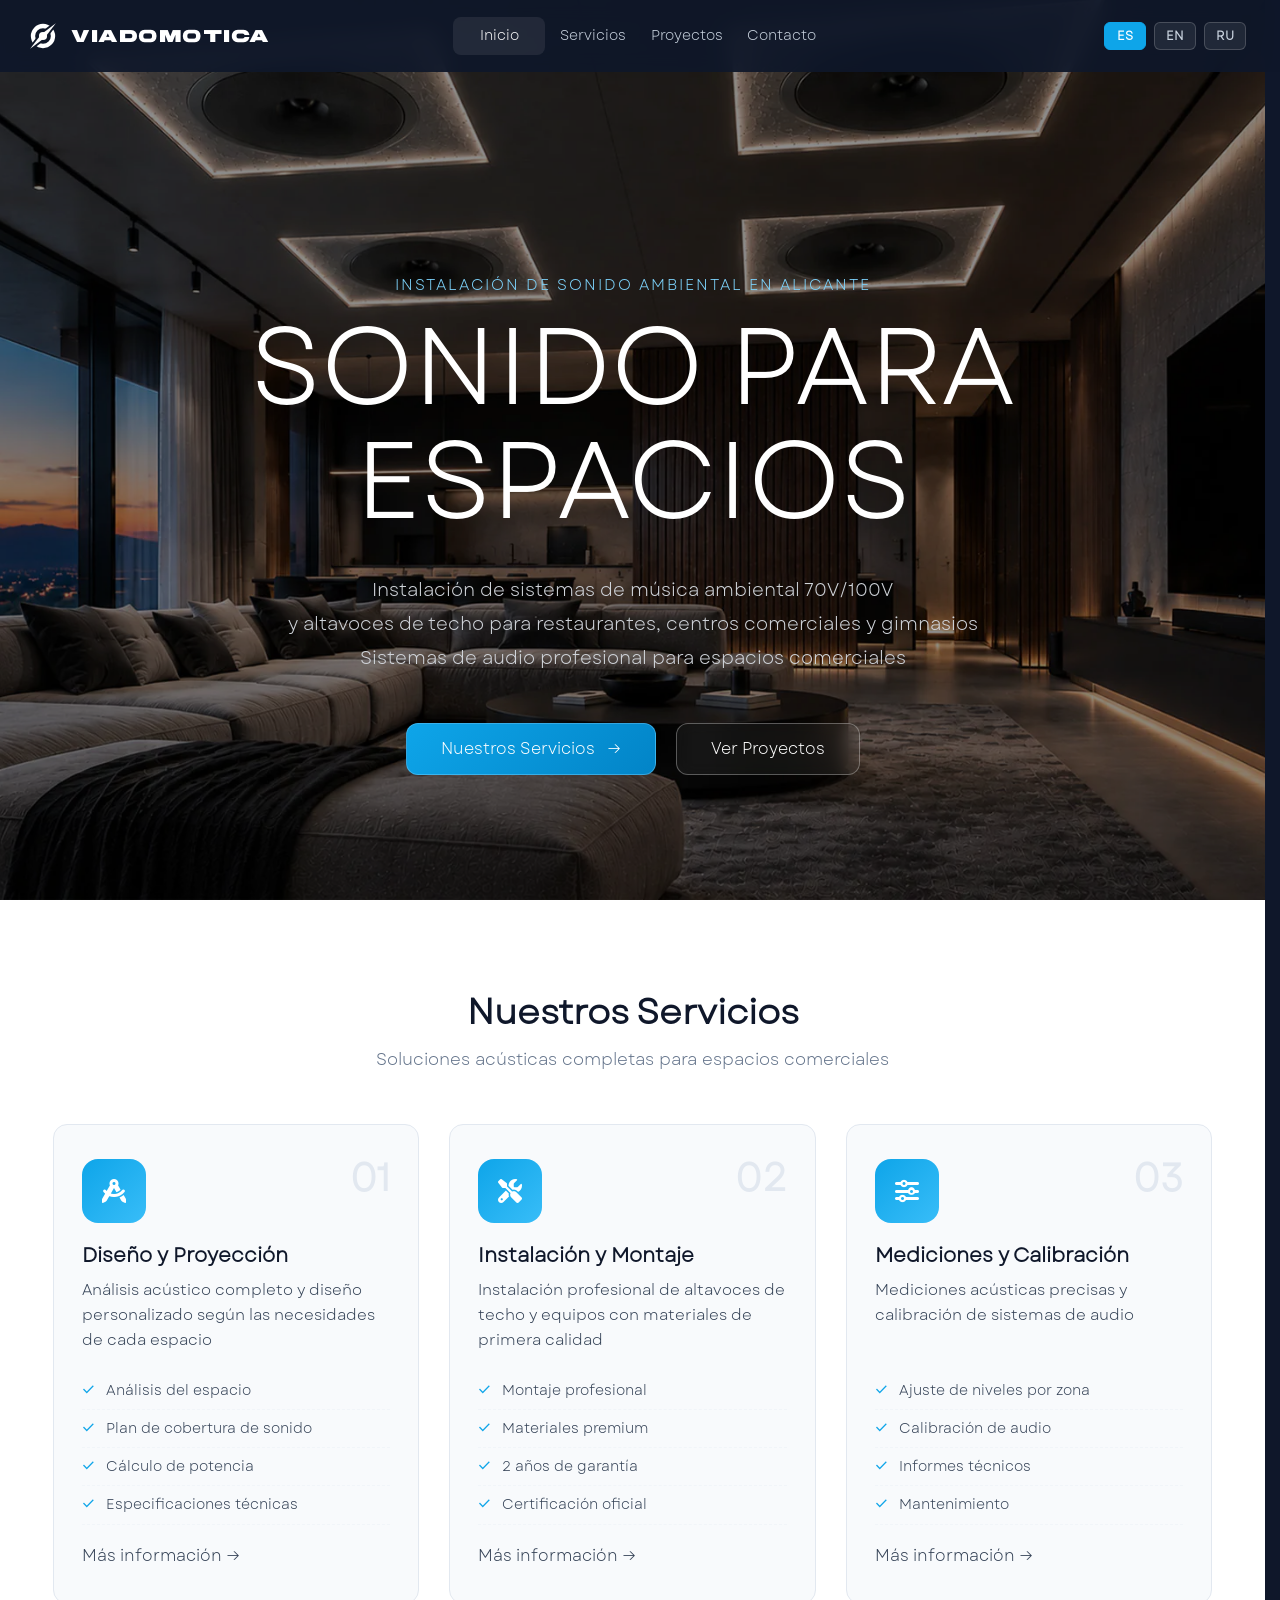
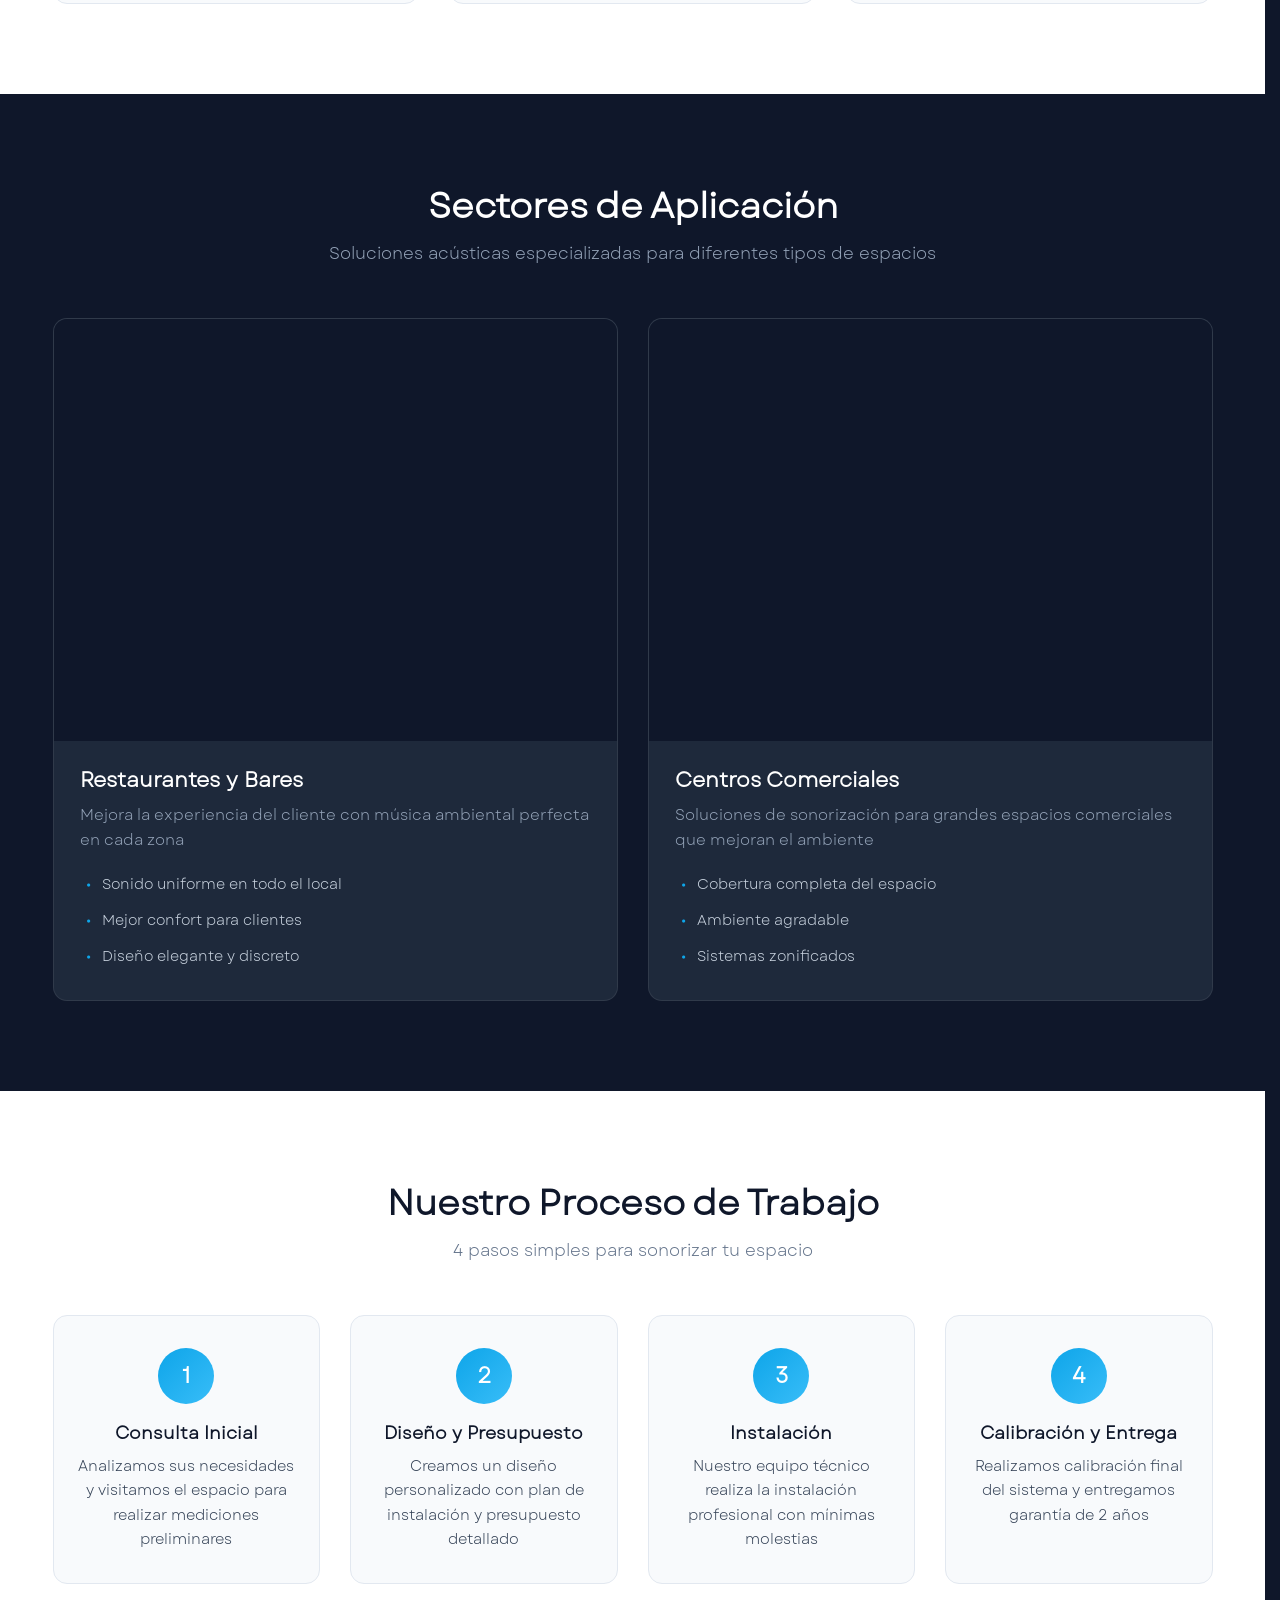
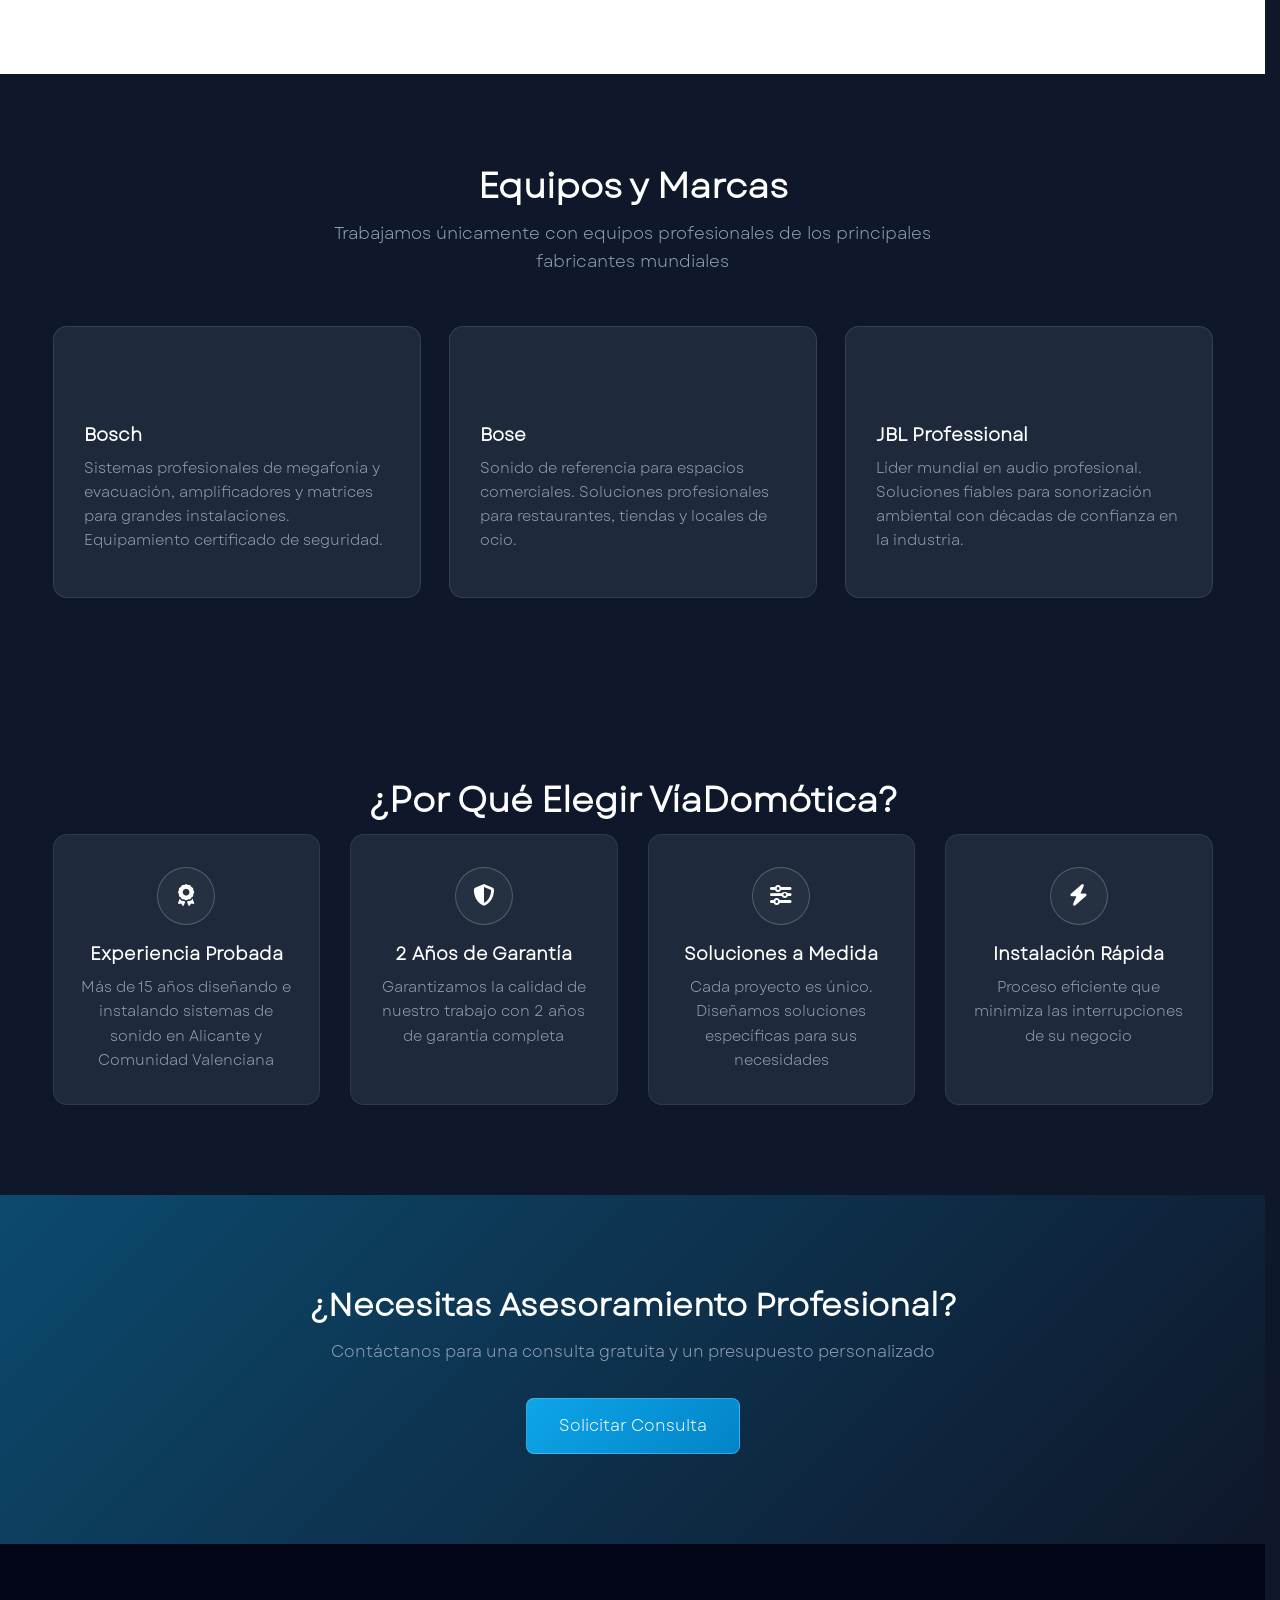
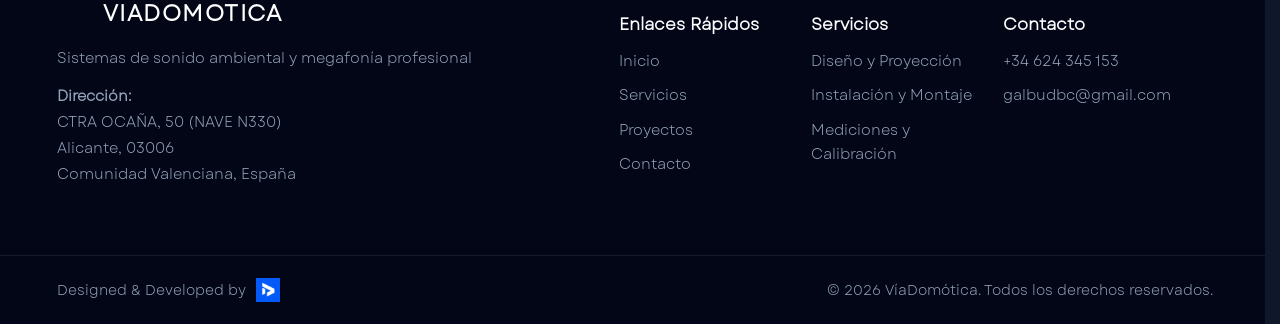
==== commit 8a07ede5: "SEO: canonical, Open Graph, LocalBusiness JSON-LD, keyword H1, clean sitemap - canonical + og/twitte" ====
--- a/2 viadomotica-seo-optimized/index.html
+++ b/2 viadomotica-seo-optimized/index.html
@@ -1,6 +1,9 @@
 <!DOCTYPE html>
 <html lang="es" translate="no">
-<head>
+<head><script>
+  window.va = window.va || function () { (window.vaq = window.vaq || []).push(arguments); };
+</script>
+<script defer src="/_vercel/insights/script.js"></script>
     <script async src="https://www.googletagmanager.com/gtag/js?id=AW-958824114"></script>
     <script>window.dataLayer=window.dataLayer||[];function gtag(){dataLayer.push(arguments);}gtag('js',new Date());gtag('config','AW-958824114');</script>
     <script>(function(w,d,s,l,i){w[l]=w[l]||[];w[l].push({'gtm.start':new Date().getTime(),event:'gtm.js'});var f=d.getElementsByTagName(s)[0],j=d.createElement(s),dl=l!='dataLayer'?'&l='+l:'';j.async=true;j.src='https://www.googletagmanager.com/gtm.js?id='+i+dl;f.parentNode.insertBefore(j,f);})(window,document,'script','dataLayer','GTM-WP583ZBG');</script>
@@ -26,6 +29,15 @@
     </style>
 
     <meta name="description" content="Instalación de sistemas de sonido ambiental y megafonía en Alicante. Equipos 70V/100V para restaurantes, centros comerciales y gimnasios. Altavoces techo empotrables. ☎ +34 624 345 153">
+    <meta property="og:type" content="website">
+    <meta property="og:site_name" content="VíaDomótica">
+    <meta property="og:locale" content="es_ES">
+    <meta property="og:title" content="Instalación Sonido Ambiental Alicante | Sistemas Audio 70V/100V | VíaDomótica">
+    <meta property="og:description" content="Instalación de sistemas de sonido ambiental y megafonía en Alicante. Equipos 70V/100V para restaurantes, centros comerciales y gimnasios. Altavoces techo empotrables. ☎ +34 624 345 153">
+    <meta property="og:url" content="https://viadomotica.com/">
+    <meta property="og:image" content="https://viadomotica.com/images/hero-install.webp">
+    <meta name="twitter:card" content="summary_large_image">
+    <script type="application/ld+json">{"@context": "https://schema.org", "@type": "LocalBusiness", "@id": "https://viadomotica.com/#business", "name": "VíaDomótica", "description": "Instalación de sistemas de sonido ambiental y megafonía 70V/100V en Alicante para restaurantes, centros comerciales, gimnasios, hoteles y tiendas.", "url": "https://viadomotica.com/", "logo": "https://viadomotica.com/logo.png", "image": "https://viadomotica.com/images/hero-install.webp", "telephone": "+34624345153", "email": "galbudbc@gmail.com", "address": {"@type": "PostalAddress", "streetAddress": "Ctra. Ocaña, 50 (Nave N330)", "addressLocality": "Alicante", "postalCode": "03006", "addressRegion": "Comunidad Valenciana", "addressCountry": "ES"}, "areaServed": [{"@type": "City", "name": "Alicante"}, {"@type": "AdministrativeArea", "name": "Comunidad Valenciana"}], "sameAs": ["https://www.instagram.com/viadomotica", "https://www.facebook.com/viadomotica", "https://www.youtube.com/@viadomotica"]}</script>
     <meta name="author" content="VíaDomótica">
     <meta name="robots" content="index, follow">
     <link rel="dns-prefetch" href="//www.googletagmanager.com">
@@ -75,7 +87,7 @@
 <section class="hero" id="inicio">
         <div class="hero-overlay"></div>
         <div class="container hero-content">
-            <h1 class="hero-heading" data-translate="hero.heading">SONIDO PARA ESPACIOS</h1>
+            <h1 class="hero-heading"><span class="h1-kicker" data-translate="seo.h1Home">Instalación de sonido ambiental en Alicante</span><span data-translate="hero.heading">SONIDO PARA ESPACIOS</span></h1>
             <p class="hero-sub">
                 <span data-translate="hero.titleMain">Instalación de sistemas de música ambiental 70V/100V</span><br>
                 <span data-translate="hero.titleSub">y altavoces de techo para restaurantes, centros comerciales y gimnasios</span><br>
--- a/2 viadomotica-seo-optimized/css/style.css
+++ b/2 viadomotica-seo-optimized/css/style.css
@@ -1085,3 +1085,59 @@
         transform: none;
     }
 }
+
+
+/* ============================================================
+   MOBILE FIXES: header fits the screen, footer without overflow
+   ============================================================ */
+@media (max-width: 1024px) {
+    .nav-container > .logo { order: 1; min-width: 0; margin-right: auto; }
+    .nav-container > .nav-icons { order: 2; }
+    .nav-container > .menu-toggle { order: 3; margin-right: -8px; }
+}
+
+@media (max-width: 768px) {
+    .navbar .container { padding: 0 16px; }
+    .nav-container { gap: 10px; }
+    .logo { gap: 8px; }
+    .logo-img { height: 30px; }
+    .logo-text { font-size: .82rem; letter-spacing: 1px; }
+    .nav-icons { gap: 10px; }
+    .nav-icons > a { font-size: 1.05rem; }
+
+    .footer { padding-top: 50px; }
+    .footer-content {
+        grid-template-columns: minmax(0, 1fr) minmax(0, 1fr);
+        column-gap: 20px;
+        row-gap: 30px;
+        padding-bottom: 36px;
+    }
+    .footer-content .footer-section:first-child,
+    .footer-content .footer-section:nth-child(4) { grid-column: 1 / -1; }
+    .footer-section { min-width: 0; overflow-wrap: break-word; }
+    .footer-bottom { padding-bottom: 84px; }
+    .back-to-top { right: 16px; bottom: 16px; width: 46px; height: 46px; }
+}
+
+@media (max-width: 360px) {
+    .nav-icons > a { display: none; }
+    .footer-content { grid-template-columns: minmax(0, 1fr); }
+}
+
+
+/* SEO kicker line inside H1 */
+h1 .h1-kicker {
+    display: block;
+    font-family: 'Garet', Arial, sans-serif;
+    font-size: .95rem;
+    font-weight: 400;
+    line-height: 1.4;
+    letter-spacing: 2px;
+    text-transform: uppercase;
+    color: #7dd3fc;
+    margin-bottom: 14px;
+}
+
+@media (max-width: 768px) {
+    h1 .h1-kicker { font-size: .72rem; letter-spacing: 1.5px; margin-bottom: 10px; }
+}
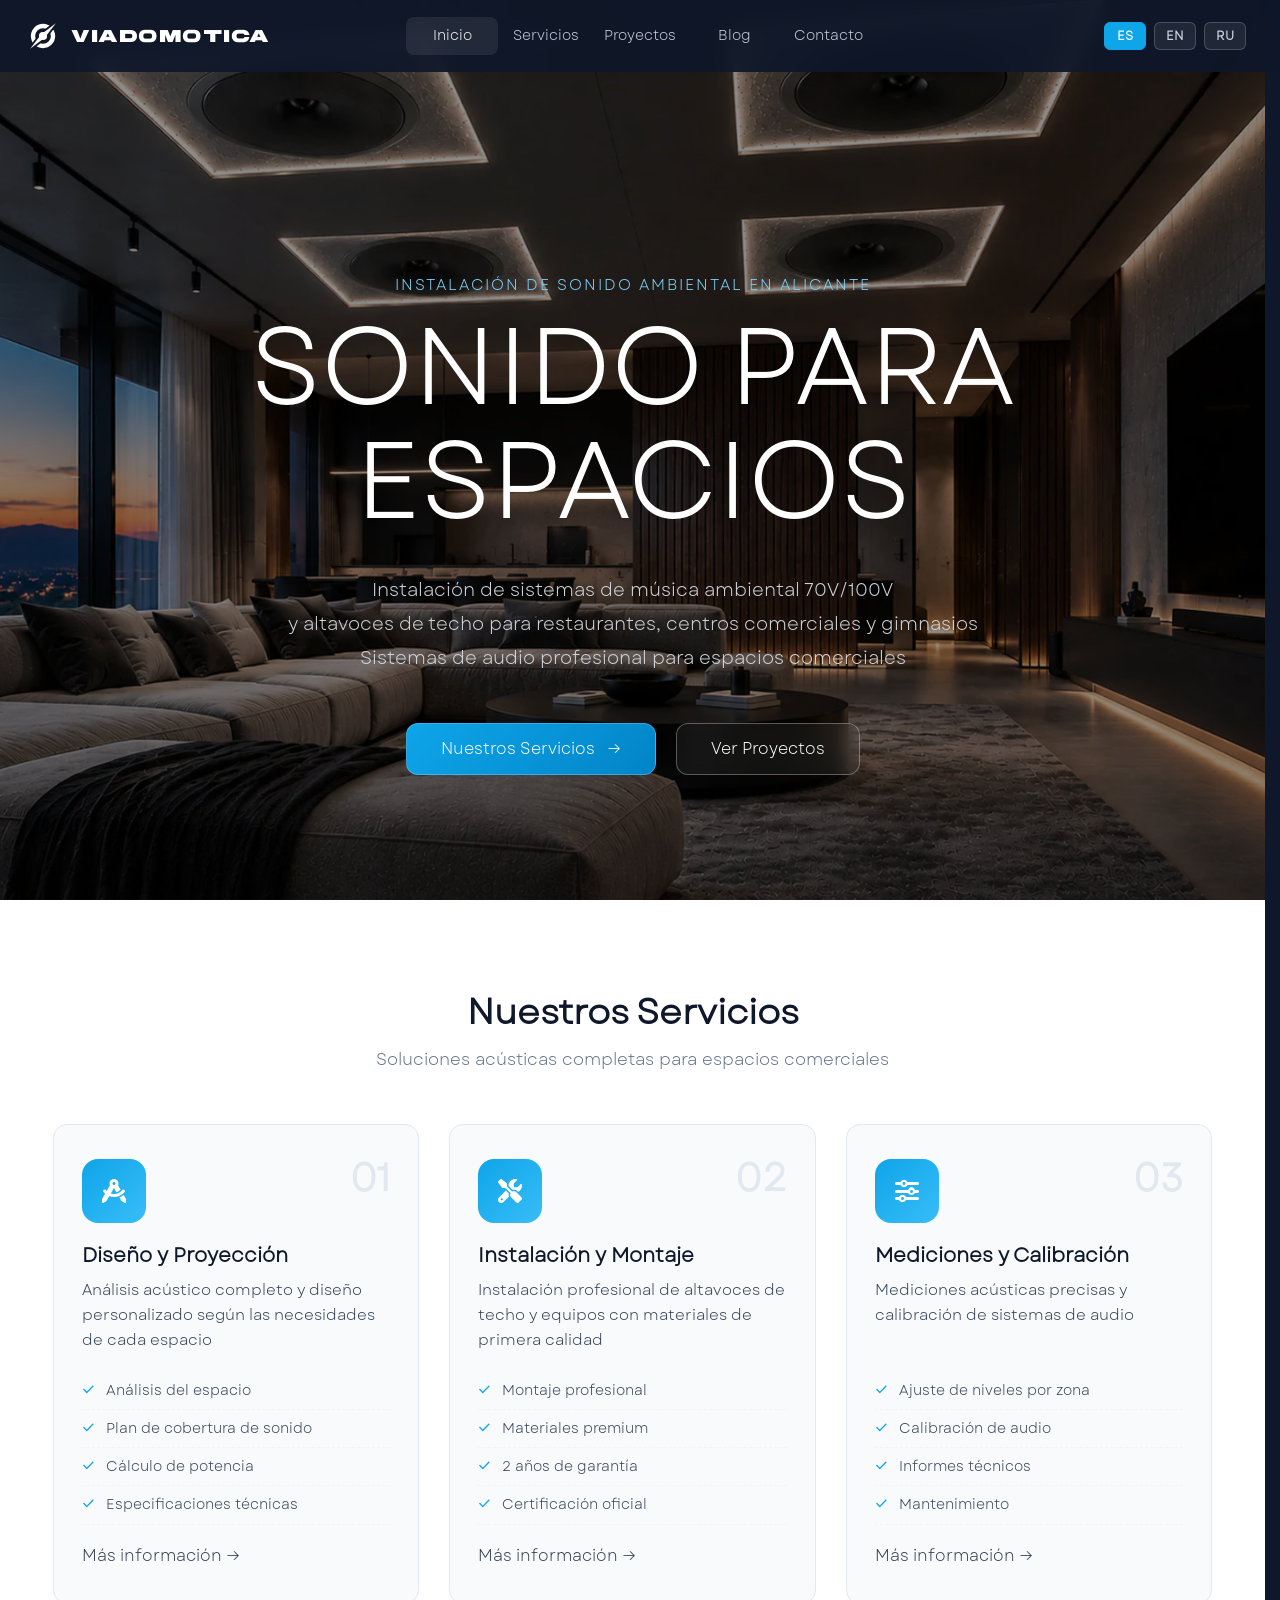
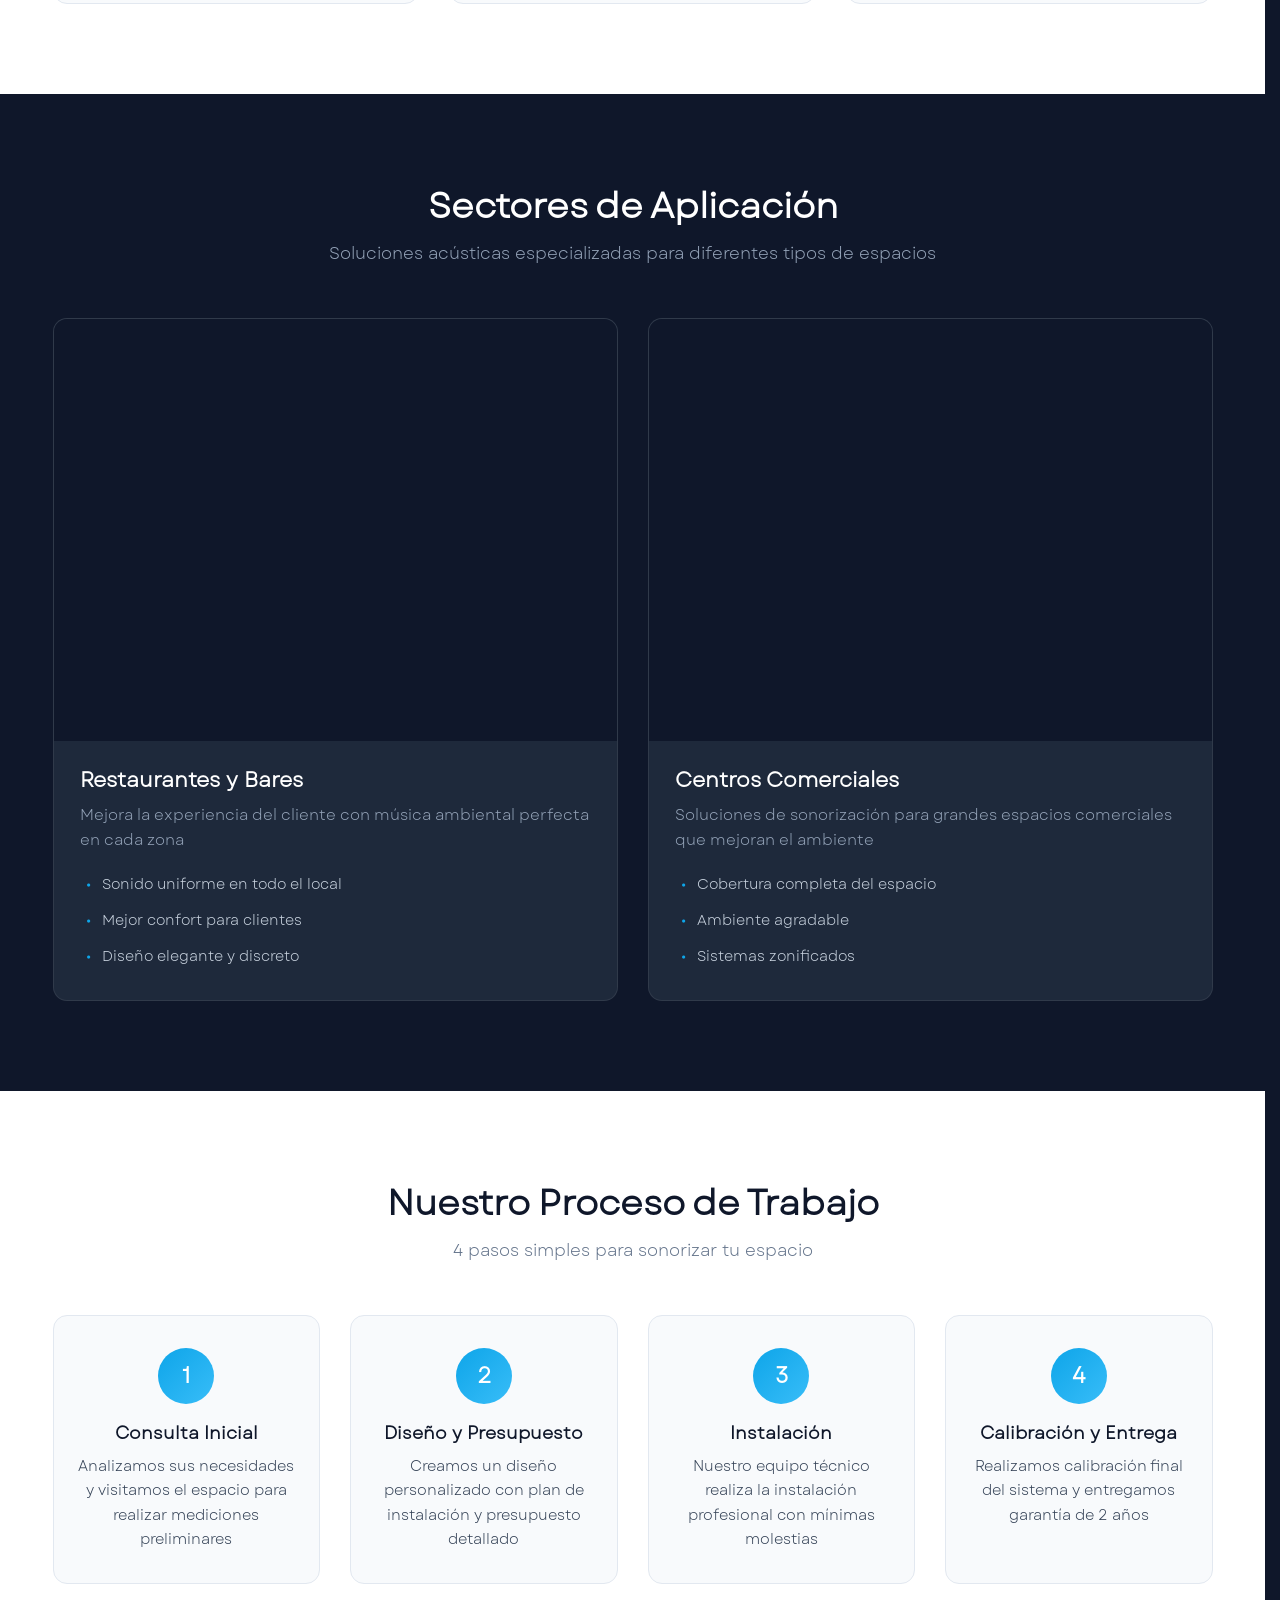
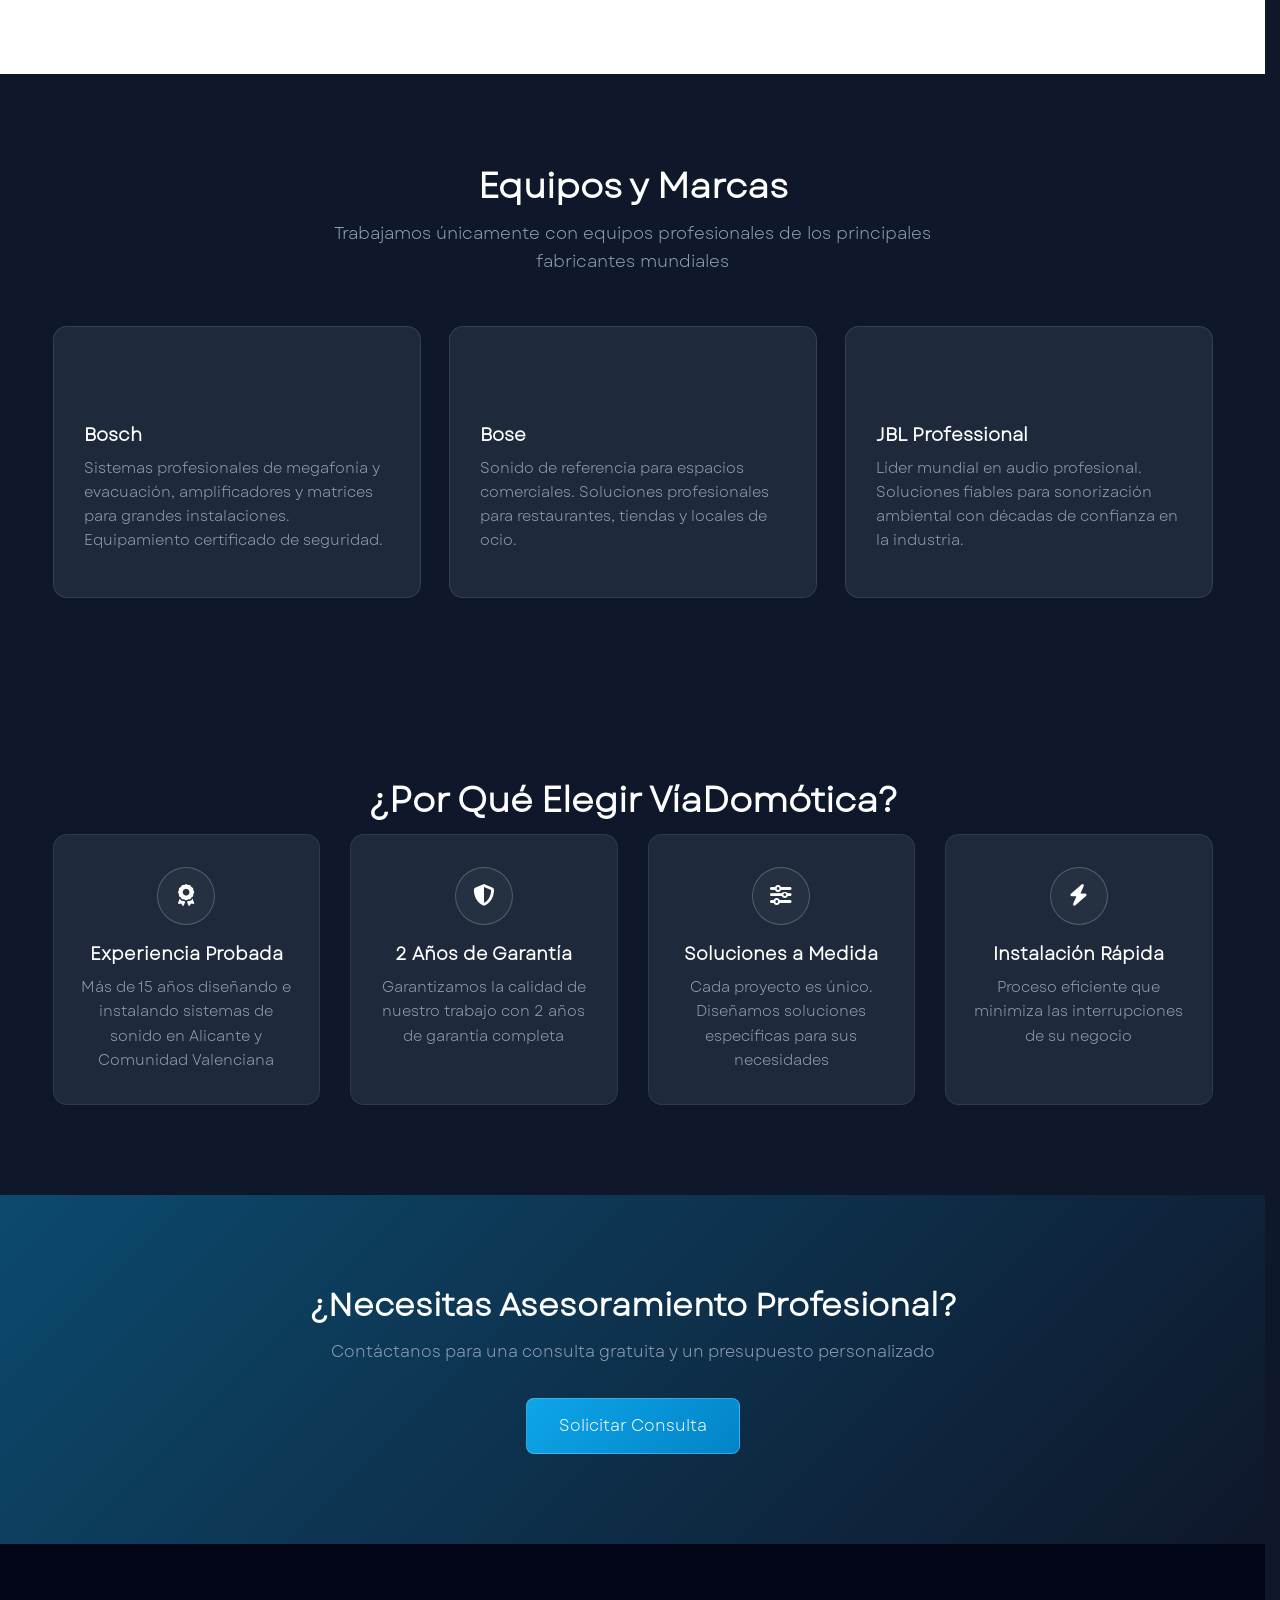
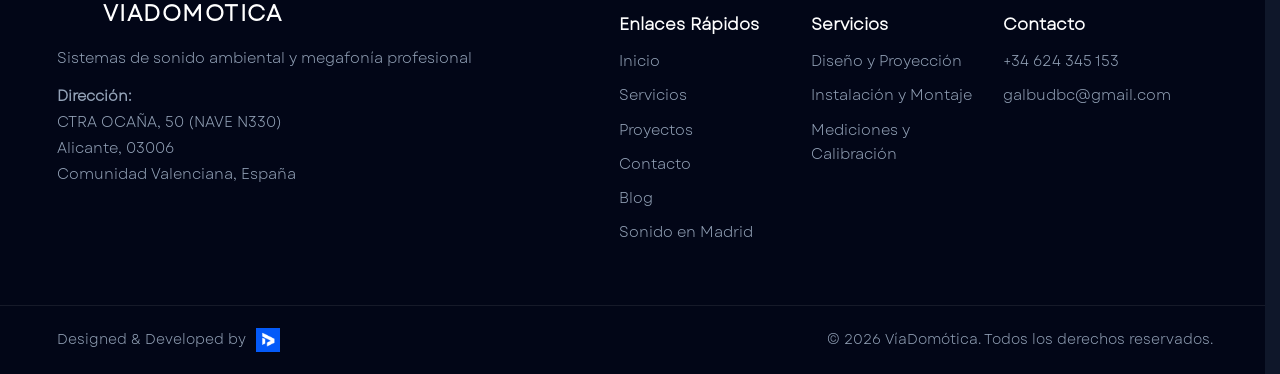
==== commit 50574616: "Add Madrid landing page, blog and 5 guide articles - sonido-ambiental-madrid.html with Service + FAQ" ====
--- a/2 viadomotica-seo-optimized/index.html
+++ b/2 viadomotica-seo-optimized/index.html
@@ -37,7 +37,7 @@
     <meta property="og:url" content="https://viadomotica.com/">
     <meta property="og:image" content="https://viadomotica.com/images/hero-install.webp">
     <meta name="twitter:card" content="summary_large_image">
-    <script type="application/ld+json">{"@context": "https://schema.org", "@type": "LocalBusiness", "@id": "https://viadomotica.com/#business", "name": "VíaDomótica", "description": "Instalación de sistemas de sonido ambiental y megafonía 70V/100V en Alicante para restaurantes, centros comerciales, gimnasios, hoteles y tiendas.", "url": "https://viadomotica.com/", "logo": "https://viadomotica.com/logo.png", "image": "https://viadomotica.com/images/hero-install.webp", "telephone": "+34624345153", "email": "galbudbc@gmail.com", "address": {"@type": "PostalAddress", "streetAddress": "Ctra. Ocaña, 50 (Nave N330)", "addressLocality": "Alicante", "postalCode": "03006", "addressRegion": "Comunidad Valenciana", "addressCountry": "ES"}, "areaServed": [{"@type": "City", "name": "Alicante"}, {"@type": "AdministrativeArea", "name": "Comunidad Valenciana"}], "sameAs": ["https://www.instagram.com/viadomotica", "https://www.facebook.com/viadomotica", "https://www.youtube.com/@viadomotica"]}</script>
+    <script type="application/ld+json">{"@context": "https://schema.org", "@type": "LocalBusiness", "@id": "https://viadomotica.com/#business", "name": "VíaDomótica", "description": "Instalación de sistemas de sonido ambiental y megafonía 70V/100V en Alicante y Madrid para restaurantes, centros comerciales, gimnasios, hoteles y tiendas.", "url": "https://viadomotica.com/", "logo": "https://viadomotica.com/logo.png", "image": "https://viadomotica.com/images/hero-install.webp", "telephone": "+34624345153", "email": "galbudbc@gmail.com", "address": {"@type": "PostalAddress", "streetAddress": "Ctra. Ocaña, 50 (Nave N330)", "addressLocality": "Alicante", "postalCode": "03006", "addressRegion": "Comunidad Valenciana", "addressCountry": "ES"}, "areaServed": [{"@type": "City", "name": "Alicante"}, {"@type": "AdministrativeArea", "name": "Comunidad Valenciana"}, {"@type": "City", "name": "Madrid"}, {"@type": "AdministrativeArea", "name": "Comunidad de Madrid"}], "sameAs": ["https://www.instagram.com/viadomotica", "https://www.facebook.com/viadomotica", "https://www.youtube.com/@viadomotica"]}</script>
     <meta name="author" content="VíaDomótica">
     <meta name="robots" content="index, follow">
     <link rel="dns-prefetch" href="//www.googletagmanager.com">
@@ -63,7 +63,8 @@
                 <li><a href="index.html" data-translate="nav.home">Inicio</a></li>
                 <li><a href="servicios.html" data-translate="nav.services">Servicios</a></li>
                 <li><a href="proyectos.html" data-translate="nav.projects">Proyectos</a></li>
-<li><a href="contacto.html" data-translate="nav.contact">Contacto</a></li>
+<li><a href="blog.html" data-translate="nav.blog">Blog</a></li>
+                <li><a href="contacto.html" data-translate="nav.contact">Contacto</a></li>
                 <li class="mobile-lang-flags">
                     <button class="flag-btn" data-lang="es">ES</button>
                     <button class="flag-btn" data-lang="en">EN</button>
@@ -259,6 +260,8 @@
                     <li><a href="servicios.html" data-translate="nav.services">Servicios</a></li>
                     <li><a href="proyectos.html" data-translate="nav.projects">Proyectos</a></li>
 <li><a href="contacto.html" data-translate="nav.contact">Contacto</a></li>
+                    <li><a href="blog.html" data-translate="nav.blog">Blog</a></li>
+                    <li><a href="sonido-ambiental-madrid.html" data-translate="nav.madrid">Sonido en Madrid</a></li>
                 </ul>
             </div>
             <div class="footer-section">
--- a/2 viadomotica-seo-optimized/css/style.css
+++ b/2 viadomotica-seo-optimized/css/style.css
@@ -135,7 +135,7 @@
 .service-warranty p { margin: 0; color: #cbd5e1; font-size: .95rem; }
 
 /* Секторы */
-.sectors-grid { display: grid; grid-template-columns: repeat(auto-fit, minmax(340px, 1fr)); gap: 30px; }
+.sectors-grid { display: grid; grid-template-columns: repeat(auto-fit, minmax(min(340px, 100%), 1fr)); gap: 30px; }
 .sector-card { background: var(--dark-2); border-radius: var(--radius); overflow: hidden; border: 1px solid rgba(255,255,255,.08); transition: .3s; }
 .sector-card:hover { transform: none; box-shadow: var(--shadow-lg); }
 .sector-content { padding: 26px; }
@@ -892,7 +892,8 @@
     .nav-menu > li:nth-child(1) > a,
     .nav-menu > li:nth-child(2) > a,
     .nav-menu > li:nth-child(3) > a,
-    .nav-menu > li:nth-child(4) > a {
+    .nav-menu > li:nth-child(4) > a,
+    .nav-menu > li:nth-child(5) > a {
         display: block;
         width: 92px;
         padding-left: 6px;
@@ -1141,3 +1142,90 @@
 @media (max-width: 768px) {
     h1 .h1-kicker { font-size: .72rem; letter-spacing: 1.5px; margin-bottom: 10px; }
 }
+
+
+/* ============================================================
+   BLOG, ARTICLES, MADRID LANDING
+   ============================================================ */
+.breadcrumbs { font-size: .82rem; color: #cbd5e1; margin-bottom: 18px; letter-spacing: .5px; }
+.breadcrumbs a { color: #e2e8f0; }
+.breadcrumbs a:hover { color: #7dd3fc; }
+.breadcrumbs span { margin: 0 4px; color: #94a3b8; }
+.breadcrumbs span[aria-current] { margin: 0; color: #cbd5e1; }
+.article-hero h1 { max-width: 900px; margin-left: auto; margin-right: auto; }
+.article-hero p { max-width: 720px; margin-left: auto; margin-right: auto; }
+.article-hero .article-meta { margin-top: 14px; font-size: .85rem; color: #94a3b8; }
+
+.article-section { padding-top: 64px; }
+.article-body { max-width: 780px; margin: 0 auto; font-size: 1.04rem; line-height: 1.85; color: var(--text); }
+.article-body h2 { color: var(--dark); font-size: 1.6rem; margin: 46px 0 14px; }
+.article-body h3 { color: var(--dark); font-size: 1.18rem; margin: 28px 0 8px; }
+.article-body p { margin: 0 0 18px; }
+.article-body ul, .article-body ol { margin: 0 0 20px; padding-left: 22px; }
+.article-body ul { list-style: disc; }
+.article-body ol { list-style: decimal; }
+.article-body li { margin-bottom: 8px; padding-left: 4px; }
+.article-body li::marker { color: var(--primary); }
+.article-body a { color: var(--primary-dark); text-decoration: underline; text-underline-offset: 3px; }
+.article-body a:hover { color: var(--primary); }
+.article-body strong { color: var(--dark); }
+.article-note { background: #f0f9ff; border-left: 4px solid var(--primary); border-radius: 0 10px 10px 0; padding: 16px 20px; }
+
+.article-table-wrap { overflow-x: auto; margin: 0 0 22px; border: 1px solid #e2e8f0; border-radius: 10px; }
+.article-table { width: 100%; border-collapse: collapse; font-size: .93rem; min-width: 520px; }
+.article-table th, .article-table td { padding: 12px 14px; text-align: left; border-bottom: 1px solid #e2e8f0; vertical-align: top; }
+.article-table thead th { background: var(--dark); color: #fff; font-weight: 400; }
+.article-table tbody tr:last-child td { border-bottom: none; }
+.article-table td:first-child { color: var(--dark); font-weight: 600; }
+
+.faq-list { display: grid; gap: 12px; margin-bottom: 10px; }
+.faq-item { border: 1px solid #e2e8f0; border-radius: 10px; background: #f8fafc; padding: 0 20px; }
+.faq-item summary { cursor: pointer; padding: 16px 0; color: var(--dark); font-weight: 600; list-style: none; position: relative; padding-right: 28px; }
+.faq-item summary::-webkit-details-marker { display: none; }
+.faq-item summary::after { content: '+'; position: absolute; right: 0; top: 13px; font-size: 1.3rem; color: var(--primary); }
+.faq-item[open] summary::after { content: '−'; }
+.faq-item p { margin: 0 0 16px; }
+
+.article-cta { max-width: 780px; margin: 50px auto 0; background: linear-gradient(135deg, #0c4a6e, var(--dark)); border-radius: var(--radius); padding: 36px 32px; text-align: center; }
+.article-cta h2 { color: #fff; font-size: 1.5rem; margin-bottom: 10px; }
+.article-cta p { color: #cbd5e1; margin-bottom: 24px; }
+.article-cta-buttons { display: flex; gap: 14px; justify-content: center; flex-wrap: wrap; }
+.article-cta-buttons .btn { display: inline-flex; align-items: center; gap: 10px; }
+
+.article-related { margin-top: 70px; }
+.article-related > h2 { text-align: center; color: var(--dark); font-size: 1.7rem; margin-bottom: 28px; }
+
+.blog-grid { display: grid; grid-template-columns: repeat(auto-fill, minmax(min(280px, 100%), 1fr)); gap: 26px; }
+.blog-card { display: flex; flex-direction: column; background: #f8fafc; border: 1px solid #e2e8f0; border-radius: var(--radius); overflow: hidden; transition: border-color .25s, box-shadow .25s; }
+.blog-card:hover { border-color: var(--primary); box-shadow: var(--shadow-lg); }
+.blog-card-img { aspect-ratio: 16 / 10; overflow: hidden; background: var(--dark-2); }
+.blog-card-img img { width: 100%; height: 100%; object-fit: cover; display: block; }
+.blog-card-body { padding: 22px 22px 24px; display: flex; flex-direction: column; flex: 1; }
+.blog-card-kicker { font-size: .75rem; letter-spacing: 1.5px; text-transform: uppercase; color: var(--primary-dark); margin-bottom: 8px; }
+.blog-card h3 { color: var(--dark); font-size: 1.15rem; margin-bottom: 10px; }
+.blog-card p { font-size: .92rem; color: var(--text-light); margin-bottom: 16px; flex: 1; }
+.blog-card-more { color: var(--primary-dark); font-size: .9rem; }
+
+@media (max-width: 768px) {
+    .article-section { padding-top: 40px; }
+    .article-body { font-size: 1rem; line-height: 1.8; }
+    .article-body h2 { font-size: 1.35rem; margin-top: 36px; }
+    .article-cta { padding: 28px 20px; margin-top: 40px; }
+    .article-cta-buttons .btn { width: 100%; justify-content: center; }
+    .article-related { margin-top: 50px; }
+    .breadcrumbs { font-size: .75rem; }
+}
+
+@media (max-width: 768px) {
+    .article-hero p { font-size: .98rem; }
+}
+
+/* Card thumbnails render immediately (no content-visibility pop-in) */
+.blog-card-img img { content-visibility: visible; }
+
+/* Very narrow phones: long uppercase words in big hero titles */
+@media (max-width: 360px) {
+    .projects-hero h1,
+    .contact-hero h1,
+    .services-hero h1 { font-size: 2.4rem; }
+}
